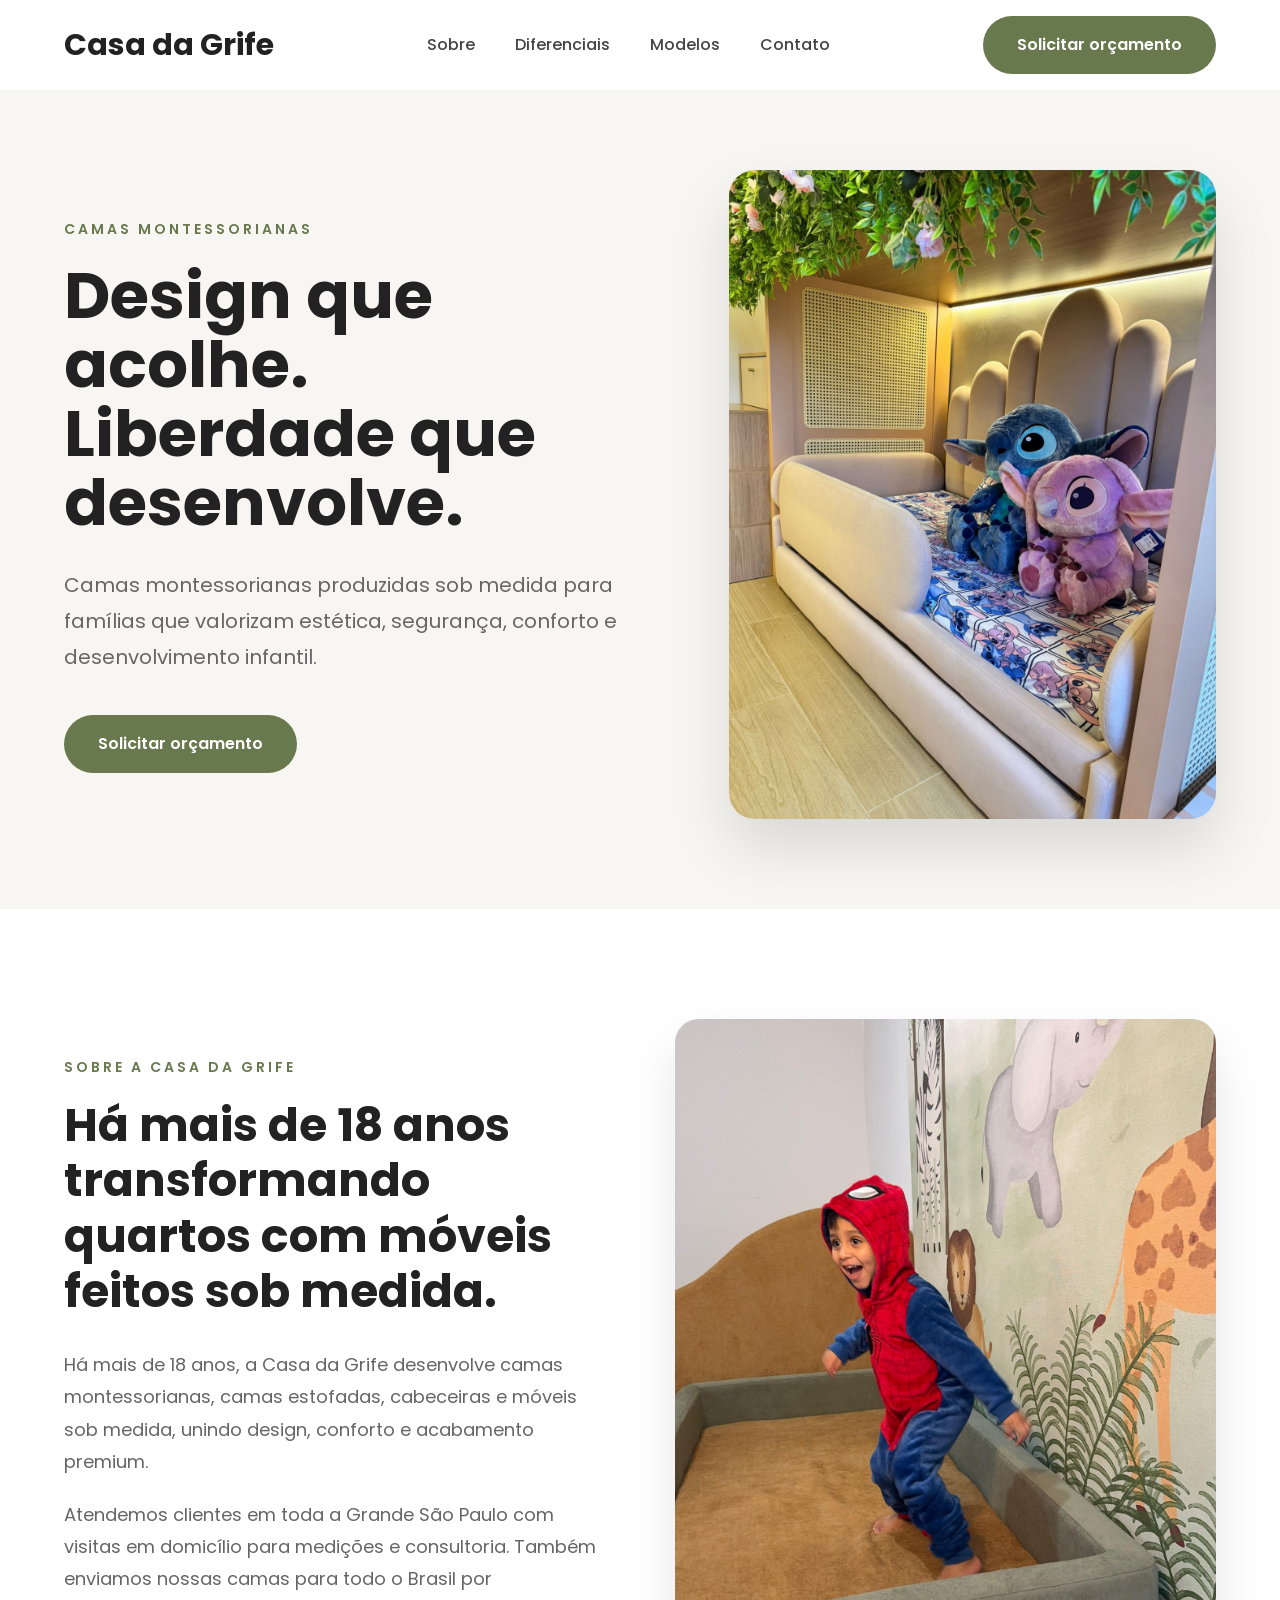
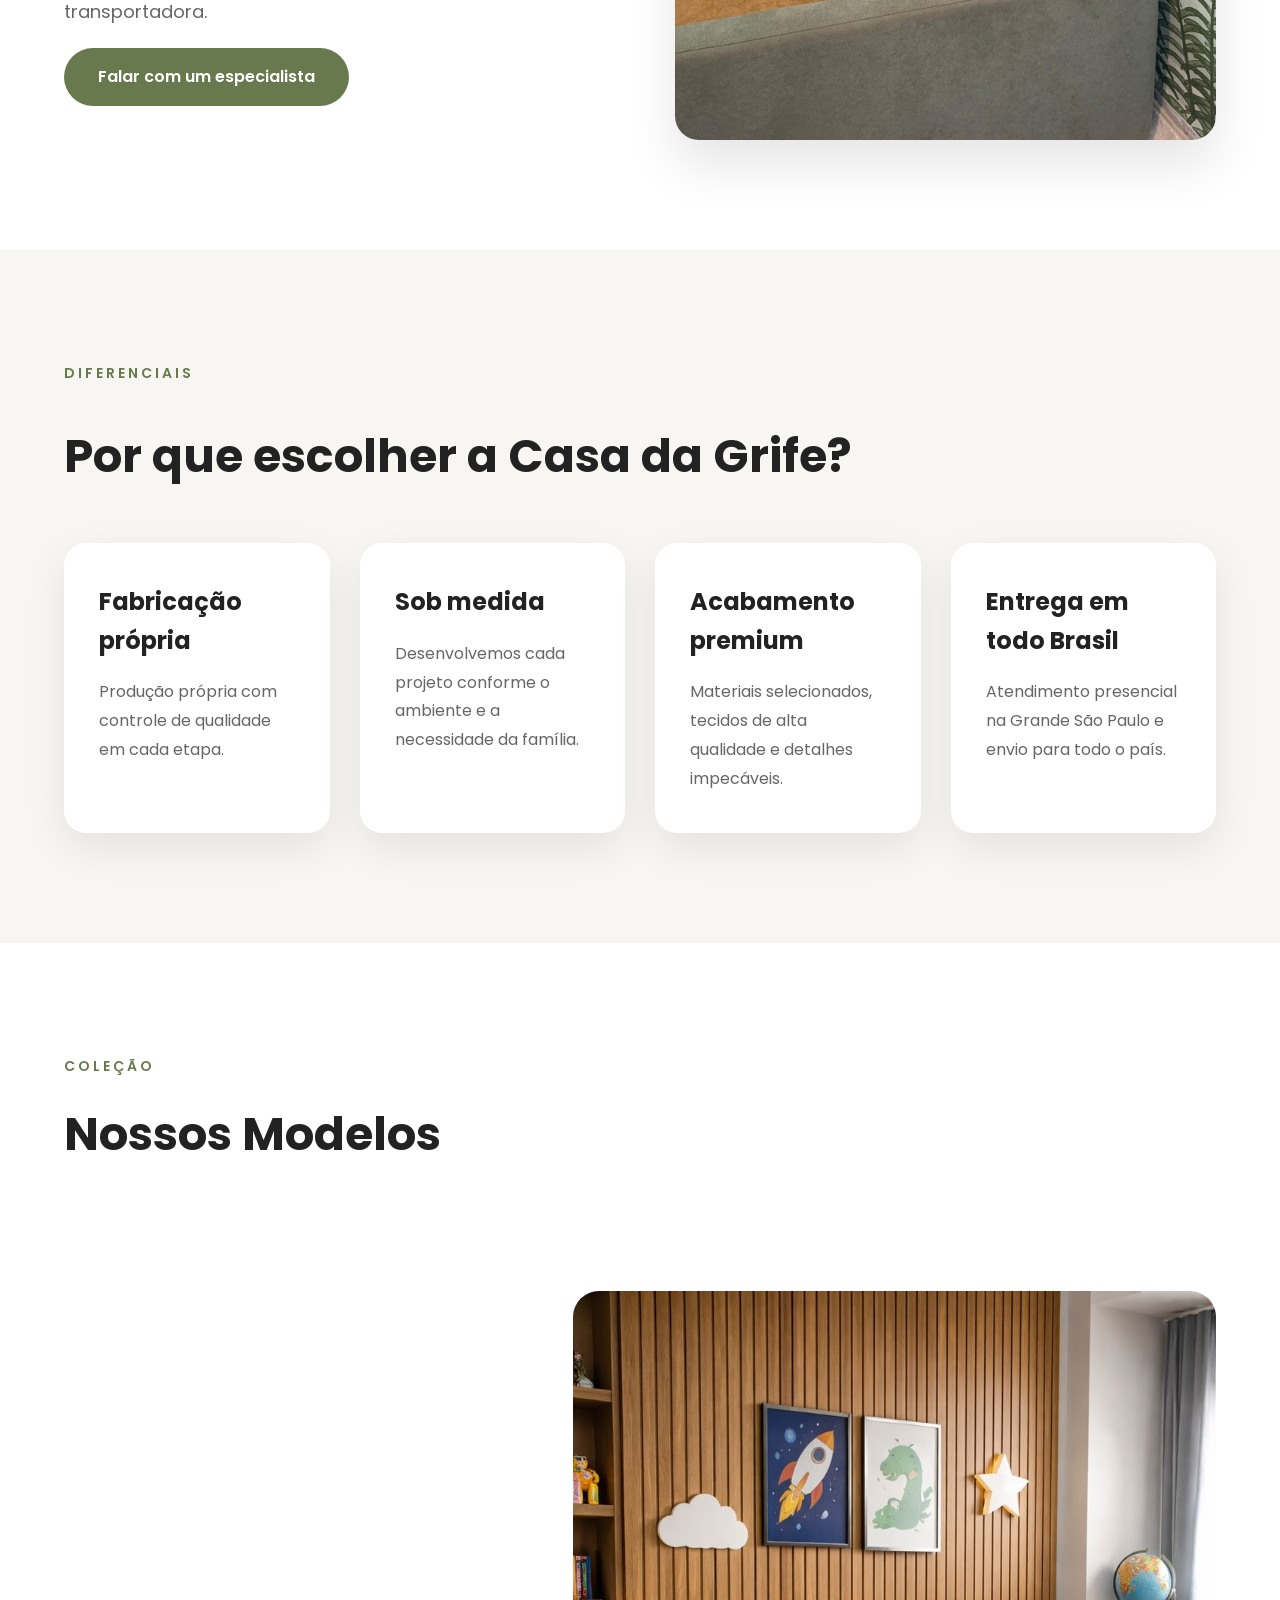
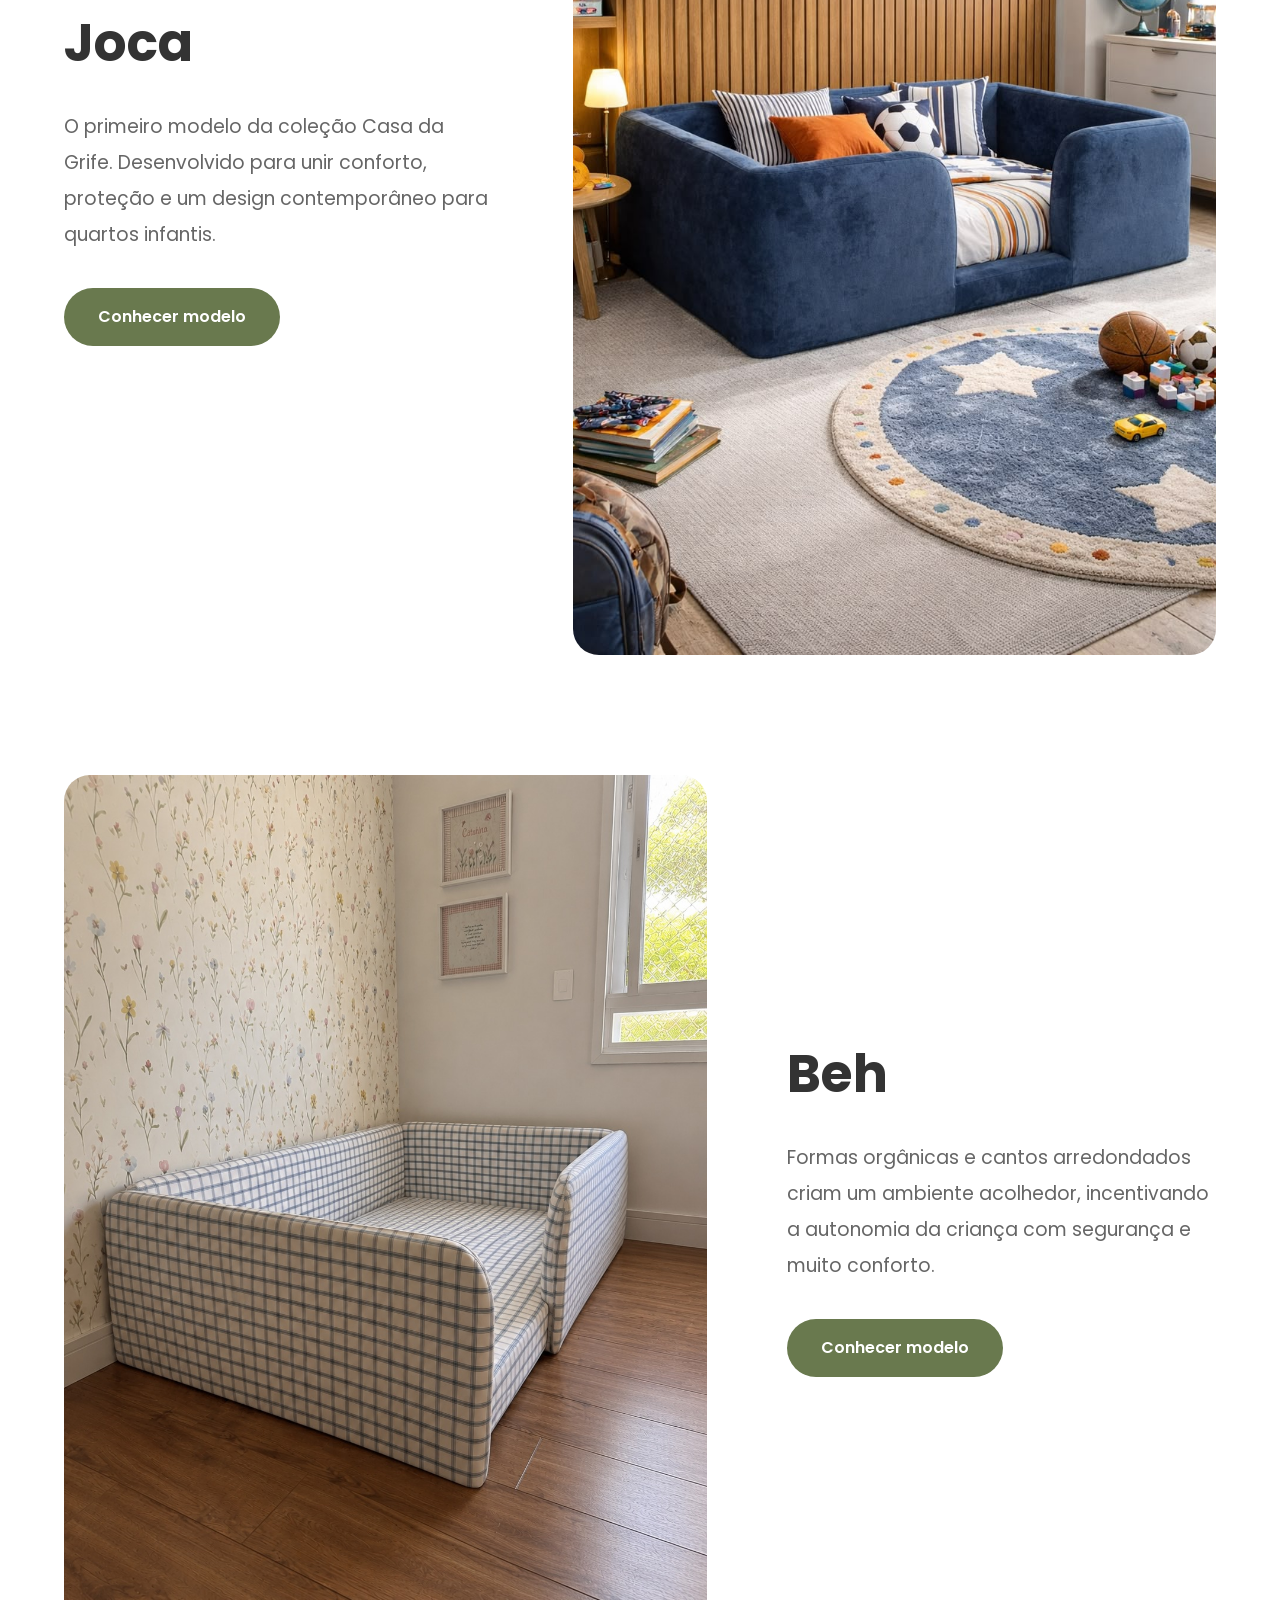
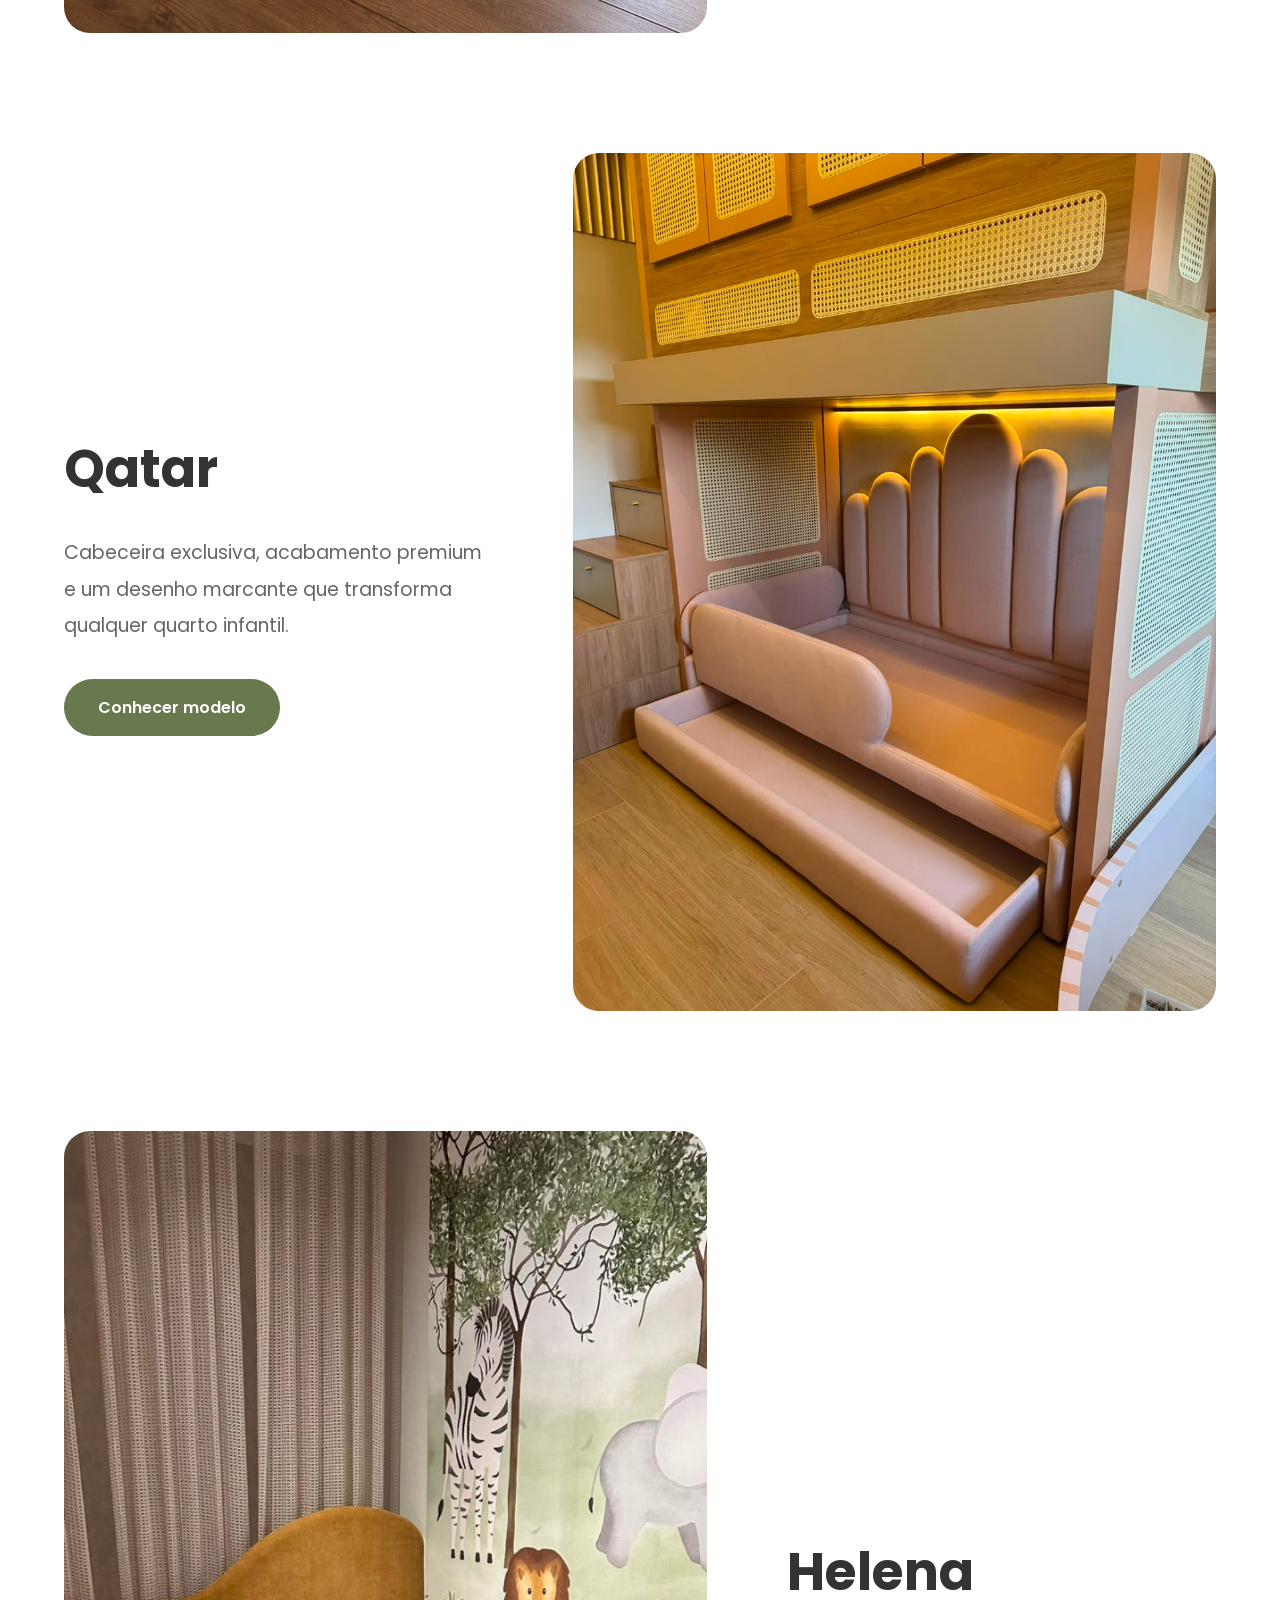
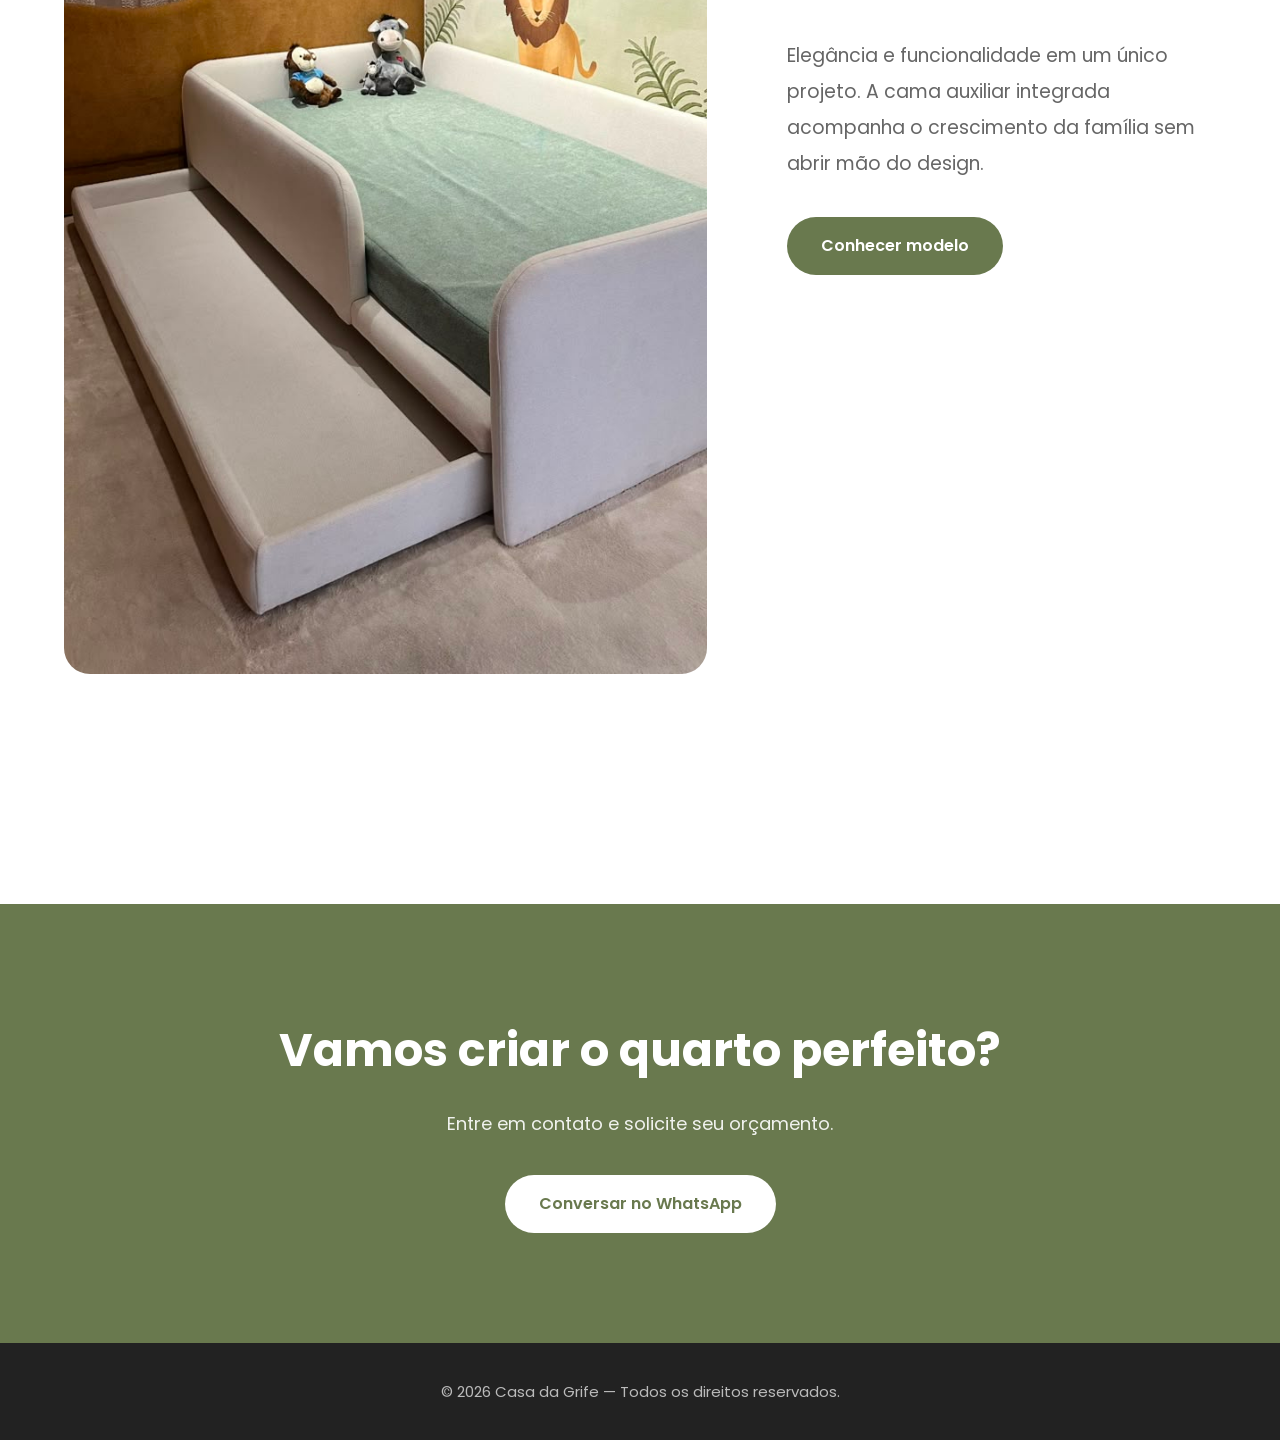
==== joca.html @ 72858bb2 "Update joca.html" ====
<!DOCTYPE html>
<html lang="pt-BR">

<head>

    <meta charset="UTF-8">
    <meta name="viewport" content="width=device-width, initial-scale=1.0">

    <title>Casa da Grife | Camas Sob Medida</title>

    <meta name="description"
        content="Camas montessorianas, camas estofadas, cabeceiras e móveis sob medida. Há mais de 18 anos transformando quartos em ambientes exclusivos.">

    <link rel="preconnect" href="https://fonts.googleapis.com">
    <link rel="preconnect" href="https://fonts.gstatic.com" crossorigin>

    <link href="https://fonts.googleapis.com/css2?family=Poppins:wght@300;400;500;600;700&display=swap"
        rel="stylesheet">

    <link rel="stylesheet" href="style.css">

</head>

<body>

<header>

    <div class="container header-container">

        <a href="#" class="logo">
            Casa da Grife
        </a>

        <nav>

            <a href="#sobre">Sobre</a>
            <a href="#diferenciais">Diferenciais</a>
            <a href="#modelos">Modelos</a>
            <a href="#contato">Contato</a>

        </nav>

        <a href="https://wa.me/5511966464826" class="btn">
            Solicitar orçamento
        </a>

    </div>

</header>


<!-- HERO -->

<section class="hero">

    <div class="container hero-grid">

        <div class="hero-content">

            <span class="subtitulo">
                CAMAS MONTESSORIANAS
            </span>

            <h1>
                Design que acolhe.<br>
                Liberdade que desenvolve.
            </h1>

            <p>
                Camas montessorianas produzidas sob medida para famílias que valorizam estética, segurança, conforto e desenvolvimento infantil.
            </p>

           <a href="https://wa.me/5511966464826?text=Ol%C3%A1!%20Tudo%20bem%3F%20Vim%20pelo%20site%20e%20gostaria%20de%20receber%20mais%20informa%C3%A7%C3%B5es%20sobre%20as%20camas%20montessorianas." target="_blank" class="btn">
    Solicitar orçamento
</a>
        </div>

        <div class="hero-image">

            <img
                src="img/hero/hero.jpg"
                alt="Cama Montessori Casa da Grife">

        </div>

    </div>

</section>



<!-- SOBRE -->

<section id="sobre" class="sobre">

    <div class="container sobre-grid">

        <div class="sobre-texto">

            <span class="subtitulo">
                SOBRE A CASA DA GRIFE
            </span>

            <h2>
                Há mais de 18 anos transformando quartos com móveis feitos sob medida.
            </h2>

            <p>
                Há mais de 18 anos, a Casa da Grife desenvolve camas montessorianas, camas estofadas, cabeceiras e móveis sob medida, unindo design, conforto e acabamento premium.
            </p>

            <p>
                Atendemos clientes em toda a Grande São Paulo com visitas em domicílio para medições e consultoria. Também enviamos nossas camas para todo o Brasil por transportadora.
            </p>

            <a href="https://wa.me/5511966464826" class="btn">

                Falar com um especialista

            </a>

        </div>

        <div class="sobre-img">

            <img
                src="img/sobre/showroom.jpg"
                alt="Criança utilizando uma cama Casa da Grife">

        </div>

    </div>

</section>



<!-- DIFERENCIAIS -->

<section id="diferenciais" class="diferenciais">

    <div class="container">

        <span class="subtitulo">

            DIFERENCIAIS

        </span>

        <h2>

            Por que escolher a Casa da Grife?

        </h2>

        <div class="cards">

            <div class="card">

                <h3>Fabricação própria</h3>

                <p>
                    Produção própria com controle de qualidade em cada etapa.
                </p>

            </div>

            <div class="card">

                <h3>Sob medida</h3>

                <p>
                    Desenvolvemos cada projeto conforme o ambiente e a necessidade da família.
                </p>

            </div>

            <div class="card">

                <h3>Acabamento premium</h3>

                <p>
                    Materiais selecionados, tecidos de alta qualidade e detalhes impecáveis.
                </p>

            </div>

            <div class="card">

                <h3>Entrega em todo Brasil</h3>

                <p>
                    Atendimento presencial na Grande São Paulo e envio para todo o país.
                </p>

            </div>

        </div>

    </div>

</section>



<!-- MODELOS -->

<section class="colecao" id="modelos">

    <div class="container">
        <span class="subtitulo">COLEÇÃO</span>
        <h2>Nossos Modelos</h2>
    </div>

    <!-- JOCA -->

    <div class="modelo-linha reverse">

        <div class="modelo-foto">
            <img src="img/modelos/joca.jpg" alt="Cama Joca">
        </div>

        <div class="modelo-texto">

            <h3>Joca</h3>

            <p>
                O primeiro modelo da coleção Casa da Grife.
                Desenvolvido para unir conforto, proteção e um design
                contemporâneo para quartos infantis.
            </p>

          <a href="https://wa.me/5511966464826?text=Ol%C3%A1!%20Tudo%20bem%3F%20Vim%20pelo%20site%20e%20gostaria%20de%20receber%20mais%20informa%C3%A7%C3%B5es%20sobre%20a%20cama%20Joca." target="_blank" class="btn">
    Conhecer modelo
</a>

        </div>

    </div>

    <!-- BEH -->

    <div class="modelo-linha">

        <div class="modelo-foto">
            <img src="img/modelos/beh.jpg" alt="Cama Beh">
        </div>

        <div class="modelo-texto">

            <h3>Beh</h3>

            <p>
                Formas orgânicas e cantos arredondados criam um ambiente
                acolhedor, incentivando a autonomia da criança com
                segurança e muito conforto.
            </p>

           <a href="https://wa.me/5511966464826?text=Ol%C3%A1!%20Tudo%20bem%3F%20Vim%20pelo%20site%20e%20gostaria%20de%20receber%20mais%20informa%C3%A7%C3%B5es%20sobre%20a%20cama%20Beh." target="_blank" class="btn">
    Conhecer modelo
</a>
        </div>

    </div>

    <!-- QATAR -->

    <div class="modelo-linha reverse">

        <div class="modelo-foto">
            <img src="img/modelos/qatar.jpg" alt="Cama Qatar">
        </div>

        <div class="modelo-texto">

            <h3>Qatar</h3>

            <p>
                Cabeceira exclusiva, acabamento premium e um desenho
                marcante que transforma qualquer quarto infantil.
            </p>

            <a href="https://wa.me/5511966464826?text=Ol%C3%A1!%20Tudo%20bem%3F%20Vim%20pelo%20site%20e%20gostaria%20de%20receber%20mais%20informa%C3%A7%C3%B5es%20sobre%20a%20cama%20Qatar." target="_blank" class="btn">
    Conhecer modelo
</a>

        </div>

    </div>

    <!-- HELENA -->

    <div class="modelo-linha">

        <div class="modelo-foto">
            <img src="img/modelos/helena.jpg" alt="Cama Helena">
        </div>

        <div class="modelo-texto">

            <h3>Helena</h3>

            <p>
                Elegância e funcionalidade em um único projeto.
                A cama auxiliar integrada acompanha o crescimento
                da família sem abrir mão do design.
            </p>

            <a href="https://wa.me/5511966464826?text=Ol%C3%A1!%20Tudo%20bem%3F%20Vim%20pelo%20site%20e%20gostaria%20de%20receber%20mais%20informa%C3%A7%C3%B5es%20sobre%20a%20cama%20Helena." target="_blank" class="btn">
    Conhecer modelo
</a>

        </div>

    </div>

</section>



<!-- CONTATO -->

<section id="contato" class="contato">

    <div class="container">

        <h2>

            Vamos criar o quarto perfeito?

        </h2>

        <p>

            Entre em contato e solicite seu orçamento.

        </p>

        <a href="https://wa.me/5511966464826" class="btn">

            Conversar no WhatsApp

        </a>

    </div>

</section>



<footer>

    <div class="container">

        <p>

            © 2026 Casa da Grife — Todos os direitos reservados.

        </p>

    </div>

</footer>

<script src="script.js"></script>

</body>

</html>
---- style.css ----
*{
    margin:0;
    padding:0;
    box-sizing:border-box;
}

html{
    scroll-behavior:smooth;
}

body{
    font-family:'Poppins',sans-serif;
    color:#333;
    background:#ffffff;
    line-height:1.6;
}

img{
    max-width:100%;
    display:block;
}

a{
    text-decoration:none;
}

.container{
    width:min(90%,1280px);
    margin:auto;
}

/* ==========================================================
   BOTÕES
========================================================== */

.btn{

    display:inline-flex;
    align-items:center;
    justify-content:center;

    padding:16px 34px;

    border-radius:999px;

    background:#69794e;

    color:#fff;

    font-weight:600;

    transition:.30s;

}

.btn:hover{

    background:#55633f;

    transform:translateY(-2px);

}

/* ==========================================================
   HEADER
========================================================== */

header{

    position:fixed;

    top:0;
    left:0;

    width:100%;

    background:rgba(255,255,255,.95);

    backdrop-filter:blur(12px);

    z-index:999;

    border-bottom:1px solid rgba(0,0,0,.05);

}

.header-container{

    height:90px;

    display:flex;

    align-items:center;

    justify-content:space-between;

}

.logo{

    font-size:30px;

    font-weight:700;

    color:#222;

}

nav{

    display:flex;

    gap:40px;

}

nav a{

    color:#444;

    font-weight:500;

    transition:.30s;

}

nav a:hover{

    color:#69794e;

}

/* ==========================================================
   HERO
========================================================== */

.hero{

    padding-top:170px;

    padding-bottom:90px;

    background:#f7f6f2;

}

.hero-grid{

    display:grid;

    grid-template-columns:1.1fr .9fr;

    gap:70px;

    align-items:center;

}

.hero-content{

    max-width:620px;

}

.subtitulo{

    display:inline-block;

    margin-bottom:20px;

    color:#69794e;

    font-size:14px;

    font-weight:600;

    letter-spacing:3px;

}

.hero h1{

    font-size:64px;

    line-height:1.08;

    color:#222;

    margin-bottom:30px;

}

.hero p{

    font-size:20px;

    color:#666;

    margin-bottom:40px;

}

.hero-image{

    display:flex;

    justify-content:center;

    align-items:center;

}

.hero-image img{

    width:100%;

    border-radius:26px;

    object-fit:cover;

    box-shadow:0 30px 60px rgba(0,0,0,.12);

}

/* ==========================================================
   SOBRE
========================================================== */

section{

    padding:110px 0;

}

.sobre{

    background:#fff;

}

.sobre-grid{

    display:grid;

    grid-template-columns:1fr 1fr;

    gap:70px;

    align-items:center;

}

.sobre h2{

    font-size:46px;

    line-height:1.2;

    margin-bottom:30px;

    color:#222;

}

.sobre p{

    color:#666;

    font-size:18px;

    margin-bottom:20px;

}

.sobre-img img{

    width:100%;

    border-radius:24px;

    box-shadow:0 25px 50px rgba(0,0,0,.10);

}

/* ==========================================================
   TÍTULOS
========================================================== */

h2{

    font-size:46px;

    color:#222;

}

p{

    line-height:1.8;

}

/* ==========================================================
   DIFERENCIAIS
========================================================== */

.diferenciais{
    background:#f7f6f2;
}

.diferenciais h2{
    margin:15px 0 50px;
}

.cards{
    display:grid;
    grid-template-columns:repeat(4,1fr);
    gap:30px;
}

.card{
    background:#fff;
    padding:40px 35px;
    border-radius:22px;
    box-shadow:0 15px 40px rgba(0,0,0,.08);
    transition:.30s;
}

.card:hover{
    transform:translateY(-8px);
}

.card h3{
    font-size:24px;
    margin-bottom:18px;
    color:#222;
}

.card p{
    color:#666;
    font-size:16px;
}

/* ==========================================================
   MODELOS
========================================================== */

.modelos{
    background:#fff;
}

.modelos h2{
    margin:15px 0 50px;
}

.modelos-grid{
    display:grid;
    grid-template-columns:repeat(2,1fr);
    gap:35px;
}

.modelo{
    background:#fff;
    border-radius:24px;
    overflow:hidden;
    box-shadow:0 15px 40px rgba(0,0,0,.08);
    transition:.30s;
}

.modelo:hover{
    transform:translateY(-8px);
}

.modelo-img{
    height:340px;
    background:#ececec;
    background-size:cover;
    background-position:center;
}

.modelo:nth-child(1) .modelo-img{
    background-image:url("img/modelos/beh.jpg");
}

.modelo:nth-child(2) .modelo-img{
    background-image:url("img/modelos/joca.jpg");
}

.modelo:nth-child(3) .modelo-img{
    background-image:url("img/modelos/helena.jpg");
}

.modelo:nth-child(4) .modelo-img{
    background-image:url("img/modelos/qatar.jpg");
}

.modelo h3{
    padding:30px 30px 10px;
    font-size:28px;
    color:#222;
}

.modelo p{
    padding:0 30px 35px;
    color:#666;
}

/* ==========================================================
   CONTATO
========================================================== */

.contato{
    background:#69794e;
    color:#fff;
    text-align:center;
}

.contato h2{
    color:#fff;
    margin-bottom:20px;
}

.contato p{
    max-width:700px;
    margin:0 auto 35px;
    color:rgba(255,255,255,.9);
    font-size:18px;
}

.contato .btn{
    background:#fff;
    color:#69794e;
}

.contato .btn:hover{
    background:#f1f1f1;
}

/* ==========================================================
   FOOTER
========================================================== */

footer{
    background:#222;
    color:#bbb;
    text-align:center;
    padding:35px 0;
}

footer p{
    font-size:15px;
}

/* ==========================================================
   RESPONSIVO
========================================================== */

@media (max-width:1100px){

    .hero-grid,
    .sobre-grid{
        grid-template-columns:1fr;
        gap:50px;
    }

    .hero-image{
        order:-1;
    }

    .hero h1{
        font-size:50px;
    }

    .cards{
        grid-template-columns:repeat(2,1fr);
    }

}

@media (max-width:768px){

    header{
        position:relative;
    }

    .header-container{
        height:auto;
        padding:25px 0;
        flex-direction:column;
        gap:20px;
    }

    nav{
        flex-wrap:wrap;
        justify-content:center;
        gap:20px;
    }

    .hero{
        padding-top:80px;
    }

    .hero h1{
        font-size:38px;
    }

    .hero p{
        font-size:17px;
    }

    .sobre h2,
    .diferenciais h2,
    .modelos h2,
    .contato h2{
        font-size:34px;
    }

    .cards{
        grid-template-columns:1fr;
    }

    .modelos-grid{
        grid-template-columns:1fr;
    }

    section{
        padding:80px 0;
    }

}

@media (max-width:480px){

    .logo{
        font-size:24px;
    }

    .btn{
        width:100%;
    }

    .hero h1{
        font-size:32px;
    }

    .hero-image img{
        border-radius:18px;
    }

}

/* =======================================================
   COLEÇÃO
=======================================================*/

.colecao{

    background:#fff;

}

.modelo-linha{

    width:min(1280px,90%);

    margin:120px auto;

    display:grid;

    grid-template-columns:1.2fr .8fr;

    gap:80px;

    align-items:center;

}

.modelo-linha.reverse{

    grid-template-columns:.8fr 1.2fr;

}

.modelo-linha.reverse .modelo-foto{

    order:2;

}

.modelo-linha.reverse .modelo-texto{

    order:1;

}

.modelo-foto{

    overflow:hidden;

    border-radius:26px;

}

.modelo-foto img{

    width:100%;

    display:block;

    transition:.5s;

}

.modelo-foto:hover img{

    transform:scale(1.04);

}

.modelo-texto h3{

    font-size:52px;

    margin-bottom:25px;

}

.modelo-texto p{

    font-size:19px;

    color:#666;

    line-height:1.9;

    margin-bottom:35px;

}

@media(max-width:900px){

.modelo-linha,
.modelo-linha.reverse{

grid-template-columns:1fr;

gap:35px;

}

.modelo-linha.reverse .modelo-foto,
.modelo-linha.reverse .modelo-texto{

order:initial;

}

.modelo-texto h3{

font-size:38px;

}

}
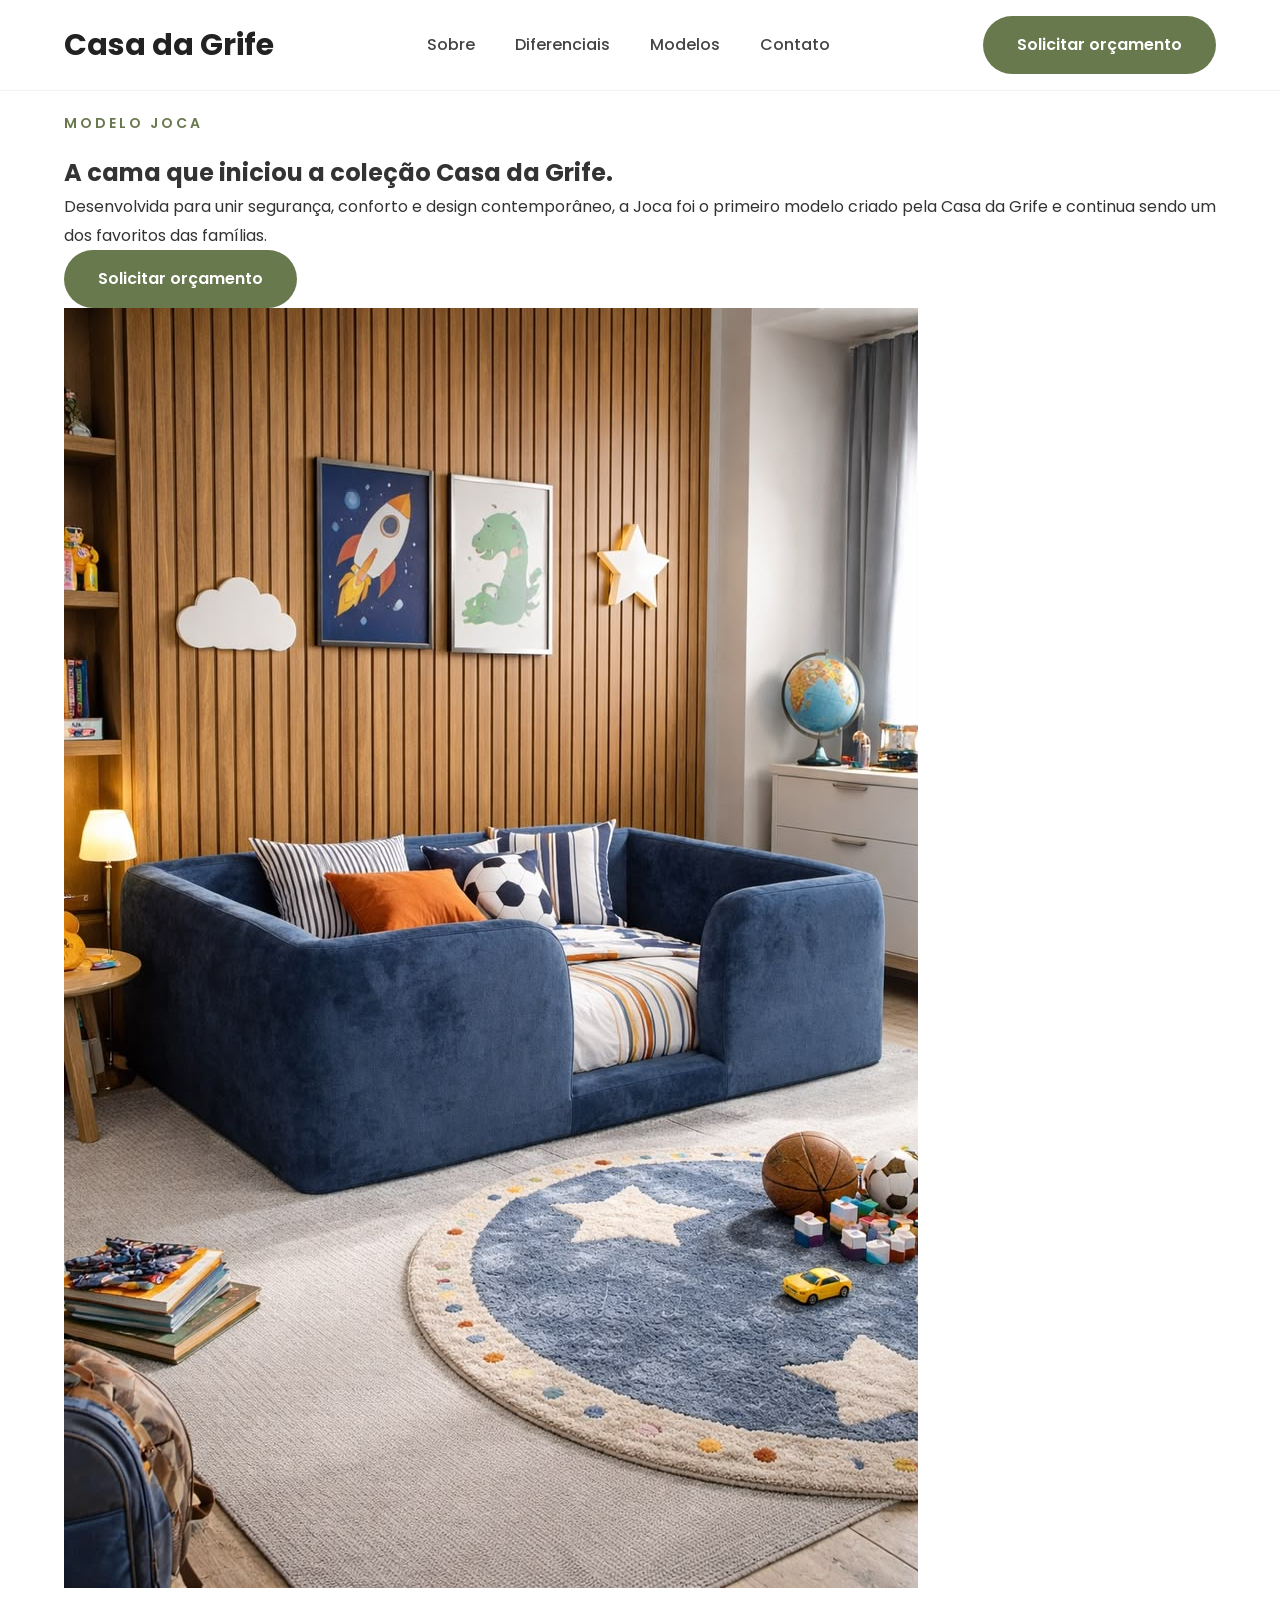
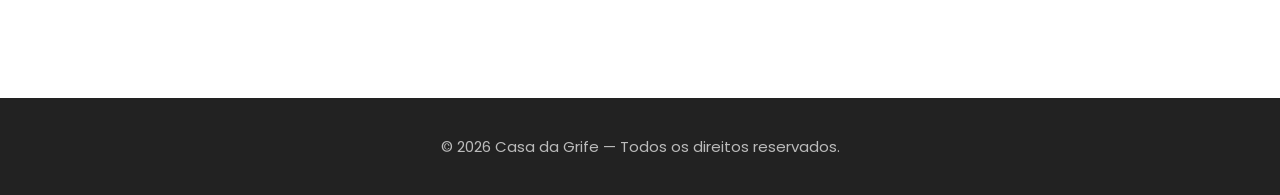
==== commit 07611aa7: "Refactor hero section and update Joca model details Updated the hero section and added new content f" ====
--- a/joca.html
+++ b/joca.html
@@ -51,300 +51,40 @@
 
 <!-- HERO -->
 
-<section class="hero">
+<section class="hero-modelo">
+    <div class="container hero-modelo-grid">
 
-    <div class="container hero-grid">
+        <div class="hero-modelo-texto">
 
-        <div class="hero-content">
-
-            <span class="subtitulo">
-                CAMAS MONTESSORIANAS
-            </span>
+            <span class="subtitulo">MODELO JOCA</span>
 
             <h1>
-                Design que acolhe.<br>
-                Liberdade que desenvolve.
+                A cama que iniciou a coleção
+                Casa da Grife.
             </h1>
 
             <p>
-                Camas montessorianas produzidas sob medida para famílias que valorizam estética, segurança, conforto e desenvolvimento infantil.
+                Desenvolvida para unir segurança, conforto e design contemporâneo,
+                a Joca foi o primeiro modelo criado pela Casa da Grife e continua
+                sendo um dos favoritos das famílias.
             </p>
 
-           <a href="https://wa.me/5511966464826?text=Ol%C3%A1!%20Tudo%20bem%3F%20Vim%20pelo%20site%20e%20gostaria%20de%20receber%20mais%20informa%C3%A7%C3%B5es%20sobre%20as%20camas%20montessorianas." target="_blank" class="btn">
-    Solicitar orçamento
-</a>
-        </div>
-
-        <div class="hero-image">
-
-            <img
-                src="img/hero/hero.jpg"
-                alt="Cama Montessori Casa da Grife">
+            <a href="https://wa.me/5511966464826?text=Olá!%20Tudo%20bem?%20Vim%20pelo%20site%20e%20gostaria%20de%20receber%20mais%20informações%20sobre%20a%20cama%20Joca." target="_blank" class="btn">
+                Solicitar orçamento
+            </a>
 
         </div>
 
+        <div class="hero-modelo-imagem">
+            <img src="img/modelos/joca.jpg" alt="Cama Joca">
+        </div>
+
     </div>
-
 </section>
 
 
 
-<!-- SOBRE -->
 
-<section id="sobre" class="sobre">
-
-    <div class="container sobre-grid">
-
-        <div class="sobre-texto">
-
-            <span class="subtitulo">
-                SOBRE A CASA DA GRIFE
-            </span>
-
-            <h2>
-                Há mais de 18 anos transformando quartos com móveis feitos sob medida.
-            </h2>
-
-            <p>
-                Há mais de 18 anos, a Casa da Grife desenvolve camas montessorianas, camas estofadas, cabeceiras e móveis sob medida, unindo design, conforto e acabamento premium.
-            </p>
-
-            <p>
-                Atendemos clientes em toda a Grande São Paulo com visitas em domicílio para medições e consultoria. Também enviamos nossas camas para todo o Brasil por transportadora.
-            </p>
-
-            <a href="https://wa.me/5511966464826" class="btn">
-
-                Falar com um especialista
-
-            </a>
-
-        </div>
-
-        <div class="sobre-img">
-
-            <img
-                src="img/sobre/showroom.jpg"
-                alt="Criança utilizando uma cama Casa da Grife">
-
-        </div>
-
-    </div>
-
-</section>
-
-
-
-<!-- DIFERENCIAIS -->
-
-<section id="diferenciais" class="diferenciais">
-
-    <div class="container">
-
-        <span class="subtitulo">
-
-            DIFERENCIAIS
-
-        </span>
-
-        <h2>
-
-            Por que escolher a Casa da Grife?
-
-        </h2>
-
-        <div class="cards">
-
-            <div class="card">
-
-                <h3>Fabricação própria</h3>
-
-                <p>
-                    Produção própria com controle de qualidade em cada etapa.
-                </p>
-
-            </div>
-
-            <div class="card">
-
-                <h3>Sob medida</h3>
-
-                <p>
-                    Desenvolvemos cada projeto conforme o ambiente e a necessidade da família.
-                </p>
-
-            </div>
-
-            <div class="card">
-
-                <h3>Acabamento premium</h3>
-
-                <p>
-                    Materiais selecionados, tecidos de alta qualidade e detalhes impecáveis.
-                </p>
-
-            </div>
-
-            <div class="card">
-
-                <h3>Entrega em todo Brasil</h3>
-
-                <p>
-                    Atendimento presencial na Grande São Paulo e envio para todo o país.
-                </p>
-
-            </div>
-
-        </div>
-
-    </div>
-
-</section>
-
-
-
-<!-- MODELOS -->
-
-<section class="colecao" id="modelos">
-
-    <div class="container">
-        <span class="subtitulo">COLEÇÃO</span>
-        <h2>Nossos Modelos</h2>
-    </div>
-
-    <!-- JOCA -->
-
-    <div class="modelo-linha reverse">
-
-        <div class="modelo-foto">
-            <img src="img/modelos/joca.jpg" alt="Cama Joca">
-        </div>
-
-        <div class="modelo-texto">
-
-            <h3>Joca</h3>
-
-            <p>
-                O primeiro modelo da coleção Casa da Grife.
-                Desenvolvido para unir conforto, proteção e um design
-                contemporâneo para quartos infantis.
-            </p>
-
-          <a href="https://wa.me/5511966464826?text=Ol%C3%A1!%20Tudo%20bem%3F%20Vim%20pelo%20site%20e%20gostaria%20de%20receber%20mais%20informa%C3%A7%C3%B5es%20sobre%20a%20cama%20Joca." target="_blank" class="btn">
-    Conhecer modelo
-</a>
-
-        </div>
-
-    </div>
-
-    <!-- BEH -->
-
-    <div class="modelo-linha">
-
-        <div class="modelo-foto">
-            <img src="img/modelos/beh.jpg" alt="Cama Beh">
-        </div>
-
-        <div class="modelo-texto">
-
-            <h3>Beh</h3>
-
-            <p>
-                Formas orgânicas e cantos arredondados criam um ambiente
-                acolhedor, incentivando a autonomia da criança com
-                segurança e muito conforto.
-            </p>
-
-           <a href="https://wa.me/5511966464826?text=Ol%C3%A1!%20Tudo%20bem%3F%20Vim%20pelo%20site%20e%20gostaria%20de%20receber%20mais%20informa%C3%A7%C3%B5es%20sobre%20a%20cama%20Beh." target="_blank" class="btn">
-    Conhecer modelo
-</a>
-        </div>
-
-    </div>
-
-    <!-- QATAR -->
-
-    <div class="modelo-linha reverse">
-
-        <div class="modelo-foto">
-            <img src="img/modelos/qatar.jpg" alt="Cama Qatar">
-        </div>
-
-        <div class="modelo-texto">
-
-            <h3>Qatar</h3>
-
-            <p>
-                Cabeceira exclusiva, acabamento premium e um desenho
-                marcante que transforma qualquer quarto infantil.
-            </p>
-
-            <a href="https://wa.me/5511966464826?text=Ol%C3%A1!%20Tudo%20bem%3F%20Vim%20pelo%20site%20e%20gostaria%20de%20receber%20mais%20informa%C3%A7%C3%B5es%20sobre%20a%20cama%20Qatar." target="_blank" class="btn">
-    Conhecer modelo
-</a>
-
-        </div>
-
-    </div>
-
-    <!-- HELENA -->
-
-    <div class="modelo-linha">
-
-        <div class="modelo-foto">
-            <img src="img/modelos/helena.jpg" alt="Cama Helena">
-        </div>
-
-        <div class="modelo-texto">
-
-            <h3>Helena</h3>
-
-            <p>
-                Elegância e funcionalidade em um único projeto.
-                A cama auxiliar integrada acompanha o crescimento
-                da família sem abrir mão do design.
-            </p>
-
-            <a href="https://wa.me/5511966464826?text=Ol%C3%A1!%20Tudo%20bem%3F%20Vim%20pelo%20site%20e%20gostaria%20de%20receber%20mais%20informa%C3%A7%C3%B5es%20sobre%20a%20cama%20Helena." target="_blank" class="btn">
-    Conhecer modelo
-</a>
-
-        </div>
-
-    </div>
-
-</section>
-
-
-
-<!-- CONTATO -->
-
-<section id="contato" class="contato">
-
-    <div class="container">
-
-        <h2>
-
-            Vamos criar o quarto perfeito?
-
-        </h2>
-
-        <p>
-
-            Entre em contato e solicite seu orçamento.
-
-        </p>
-
-        <a href="https://wa.me/5511966464826" class="btn">
-
-            Conversar no WhatsApp
-
-        </a>
-
-    </div>
-
-</section>
 
 
 
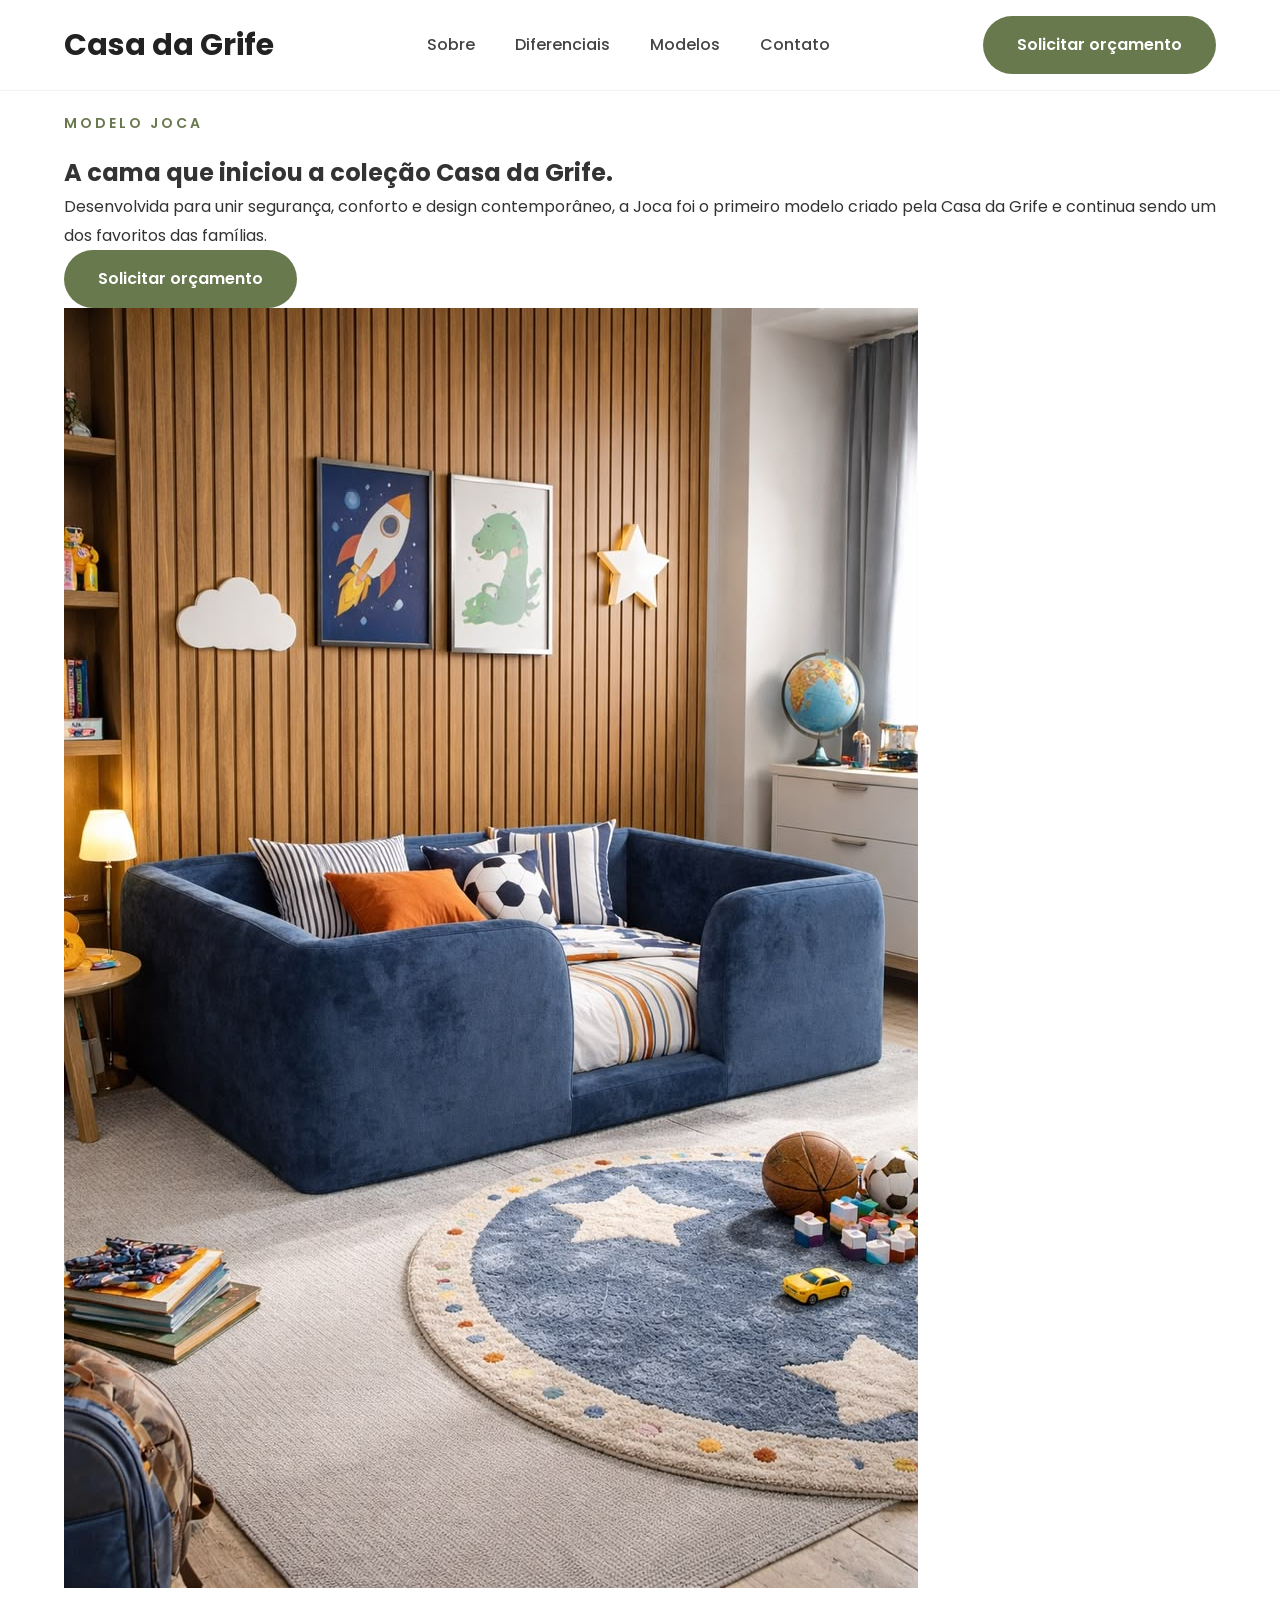
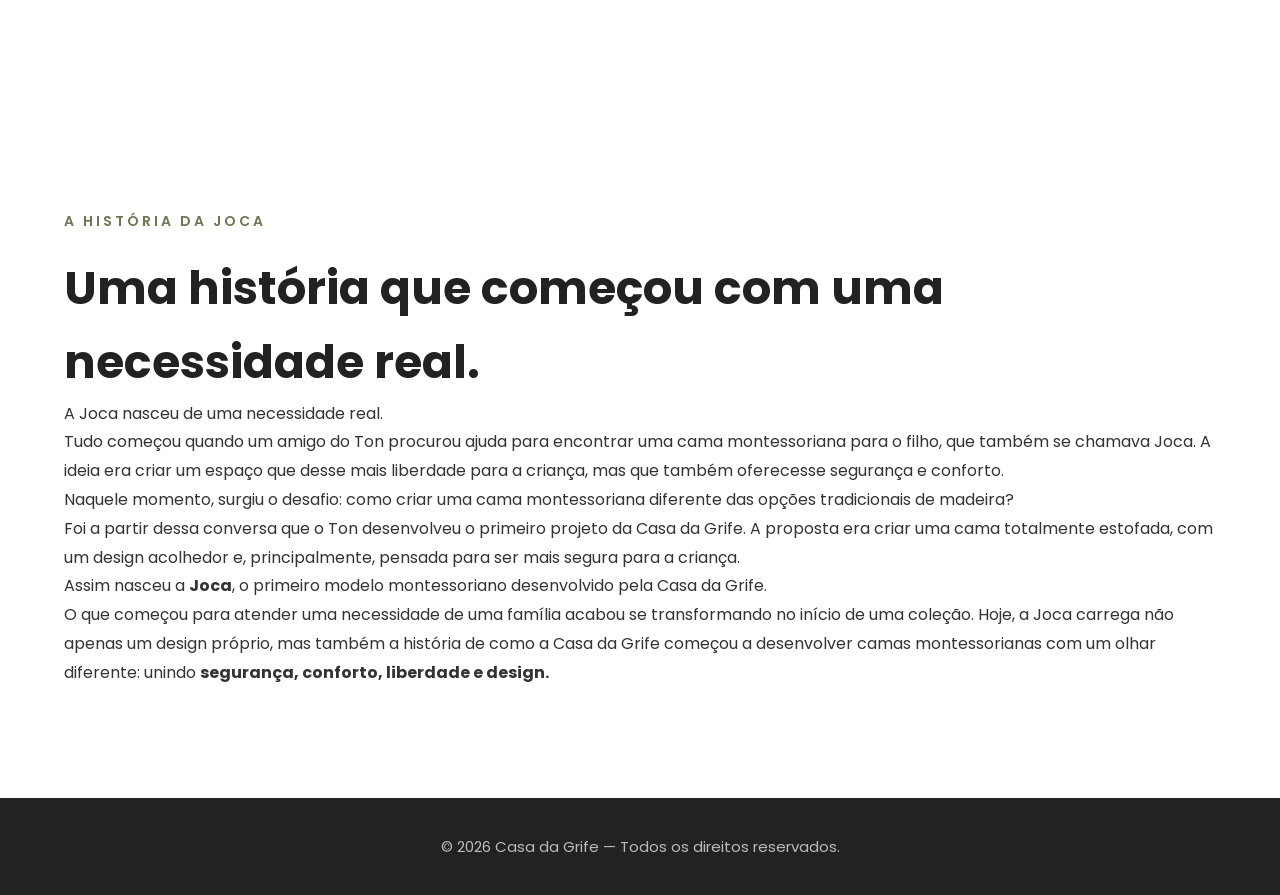
==== commit 1da92443: "Update joca.html" ====
--- a/joca.html
+++ b/joca.html
@@ -82,6 +82,63 @@
     </div>
 </section>
 
+    <section class="historia-joca">
+
+    <div class="container historia-joca-grid">
+
+        <div class="historia-joca-texto">
+
+            <span class="subtitulo">A HISTÓRIA DA JOCA</span>
+
+            <h2>
+                Uma história que começou
+                com uma necessidade real.
+            </h2>
+
+            <p>
+                A Joca nasceu de uma necessidade real.
+            </p>
+
+            <p>
+                Tudo começou quando um amigo do Ton procurou ajuda para
+                encontrar uma cama montessoriana para o filho, que também
+                se chamava Joca. A ideia era criar um espaço que desse mais
+                liberdade para a criança, mas que também oferecesse
+                segurança e conforto.
+            </p>
+
+            <p>
+                Naquele momento, surgiu o desafio: como criar uma cama
+                montessoriana diferente das opções tradicionais de madeira?
+            </p>
+
+            <p>
+                Foi a partir dessa conversa que o Ton desenvolveu o primeiro
+                projeto da Casa da Grife. A proposta era criar uma cama
+                totalmente estofada, com um design acolhedor e, principalmente,
+                pensada para ser mais segura para a criança.
+            </p>
+
+            <p>
+                Assim nasceu a <strong>Joca</strong>, o primeiro modelo
+                montessoriano desenvolvido pela Casa da Grife.
+            </p>
+
+            <p>
+                O que começou para atender uma necessidade de uma família
+                acabou se transformando no início de uma coleção. Hoje, a
+                Joca carrega não apenas um design próprio, mas também a
+                história de como a Casa da Grife começou a desenvolver camas
+                montessorianas com um olhar diferente: unindo
+                <strong>segurança, conforto, liberdade e design.</strong>
+            </p>
+
+        </div>
+
+    </div>
+
+</section>
+
 
 
 
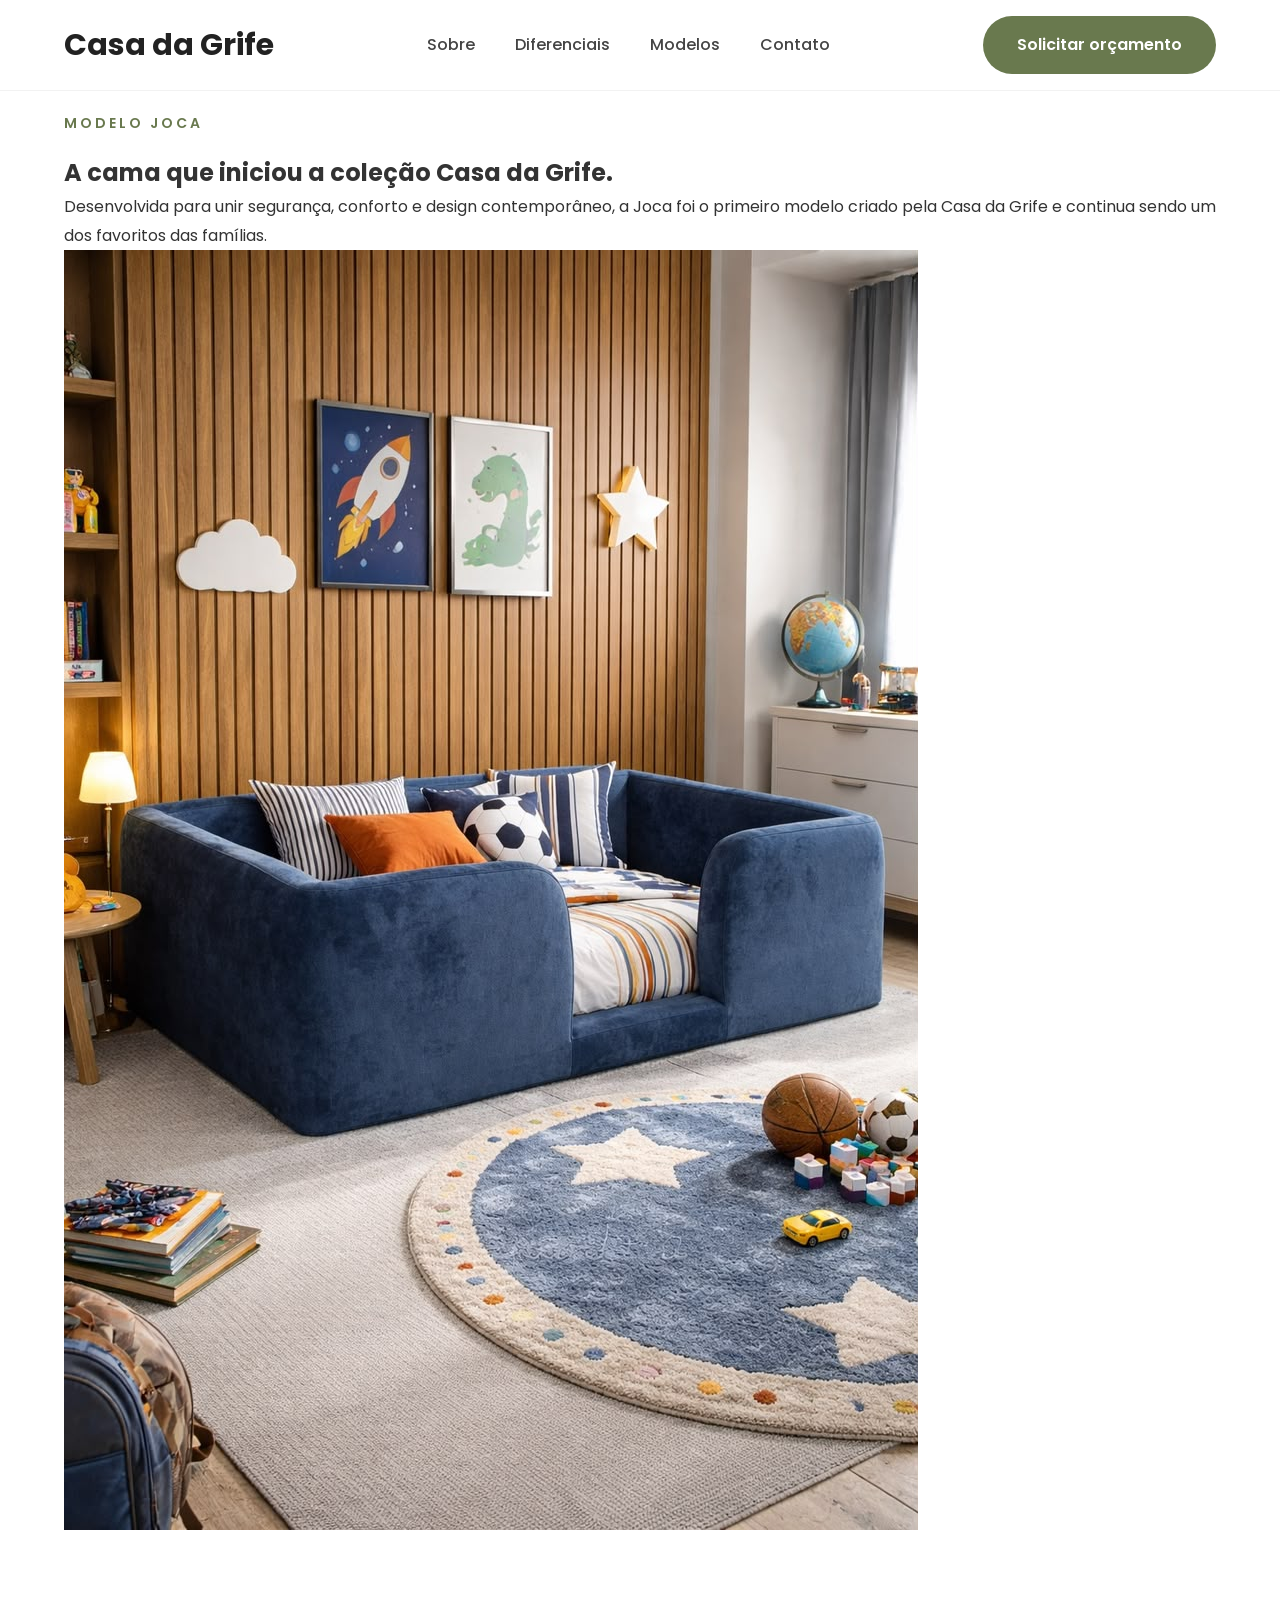
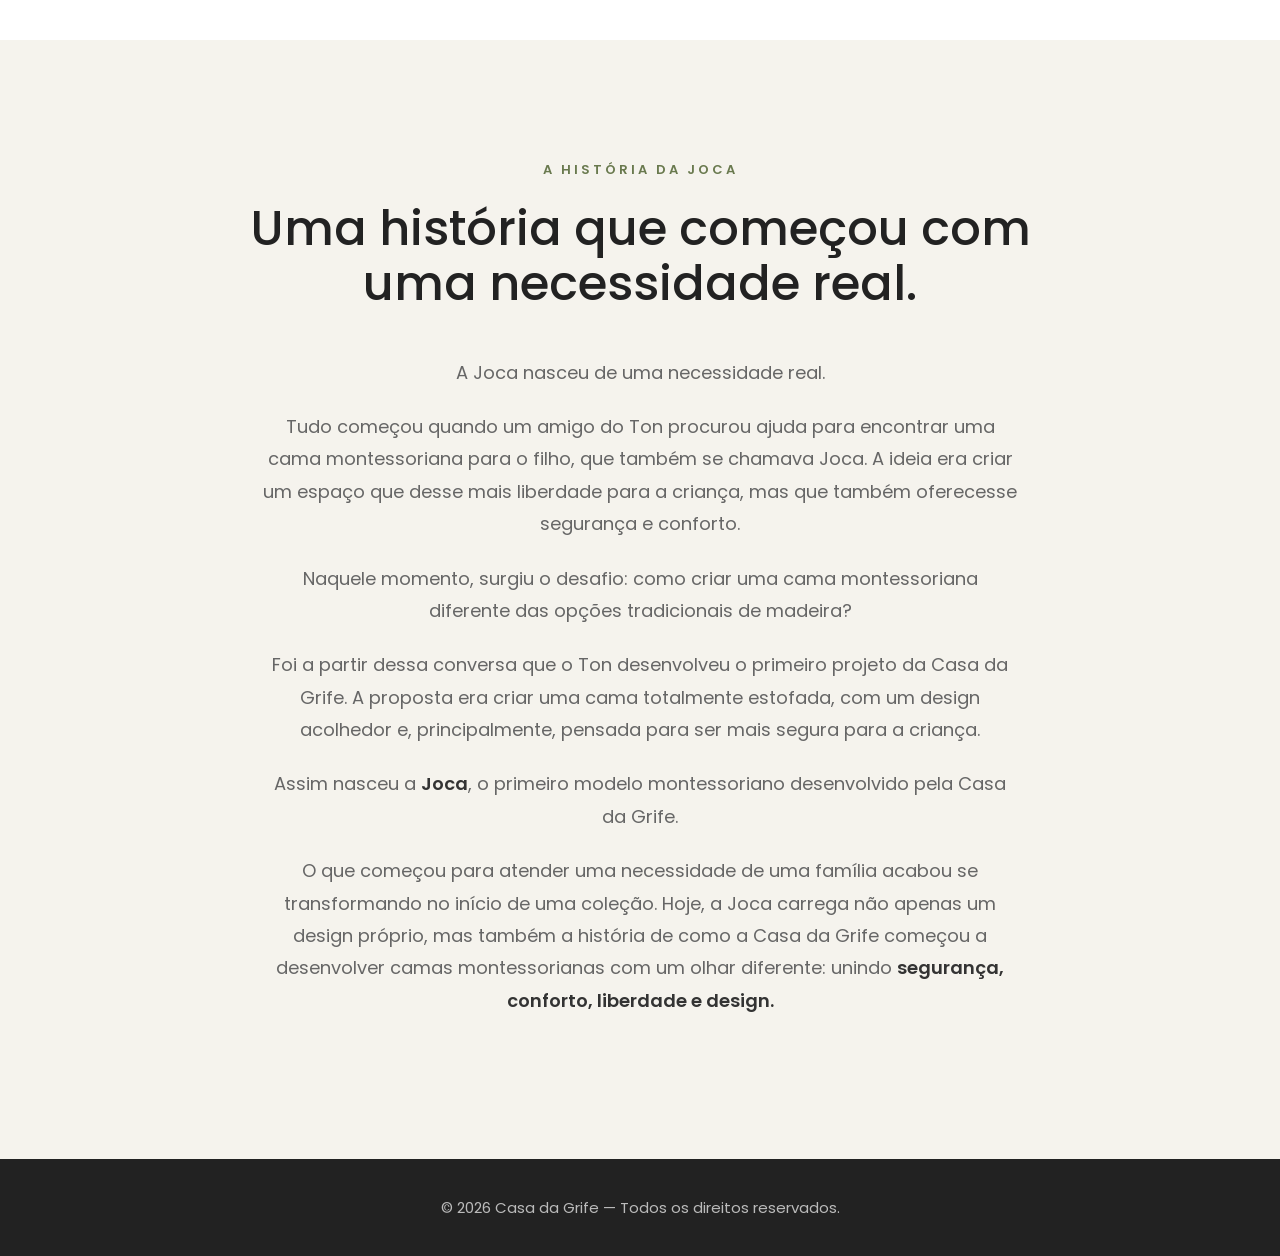
==== commit b8906355: "Remove budget request link from Joca model Removed the 'Solicitar orçamento' link from the Joca mode" ====
--- a/joca.html
+++ b/joca.html
@@ -68,10 +68,6 @@
                 a Joca foi o primeiro modelo criado pela Casa da Grife e continua
                 sendo um dos favoritos das famílias.
             </p>
-
-            <a href="https://wa.me/5511966464826?text=Olá!%20Tudo%20bem?%20Vim%20pelo%20site%20e%20gostaria%20de%20receber%20mais%20informações%20sobre%20a%20cama%20Joca." target="_blank" class="btn">
-                Solicitar orçamento
-            </a>
 
         </div>
 
--- a/style.css
+++ b/style.css
@@ -662,3 +662,83 @@
 }
 
 }
+
+/* ===========================
+   HISTÓRIA DA JOCA
+=========================== */
+
+.historia-joca {
+    padding: 120px 0;
+    background: #f5f3ed;
+}
+
+.historia-joca-grid {
+    max-width: 900px;
+    margin: 0 auto;
+}
+
+.historia-joca-texto {
+    text-align: center;
+}
+
+.historia-joca-texto .subtitulo {
+    display: block;
+    font-size: 13px;
+    font-weight: 600;
+    letter-spacing: 3px;
+    color: #69794e;
+    margin-bottom: 20px;
+}
+
+.historia-joca-texto h2 {
+    font-size: 48px;
+    line-height: 1.15;
+    font-weight: 500;
+    margin-bottom: 45px;
+}
+
+.historia-joca-texto p {
+    max-width: 760px;
+    margin: 0 auto 22px;
+    font-size: 18px;
+    line-height: 1.8;
+    color: #666;
+}
+
+.historia-joca-texto strong {
+    color: #333;
+    font-weight: 600;
+}
+
+
+/* ===========================
+   RESPONSIVO
+=========================== */
+
+@media (max-width: 900px) {
+
+    .historia-joca {
+        padding: 80px 20px;
+    }
+
+    .historia-joca-texto h2 {
+        font-size: 38px;
+    }
+
+    .historia-joca-texto p {
+        font-size: 17px;
+    }
+
+}
+
+@media (max-width: 600px) {
+
+    .historia-joca {
+        padding: 70px 20px;
+    }
+
+    .historia-joca-texto h2 {
+        font-size: 32px;
+    }
+
+}
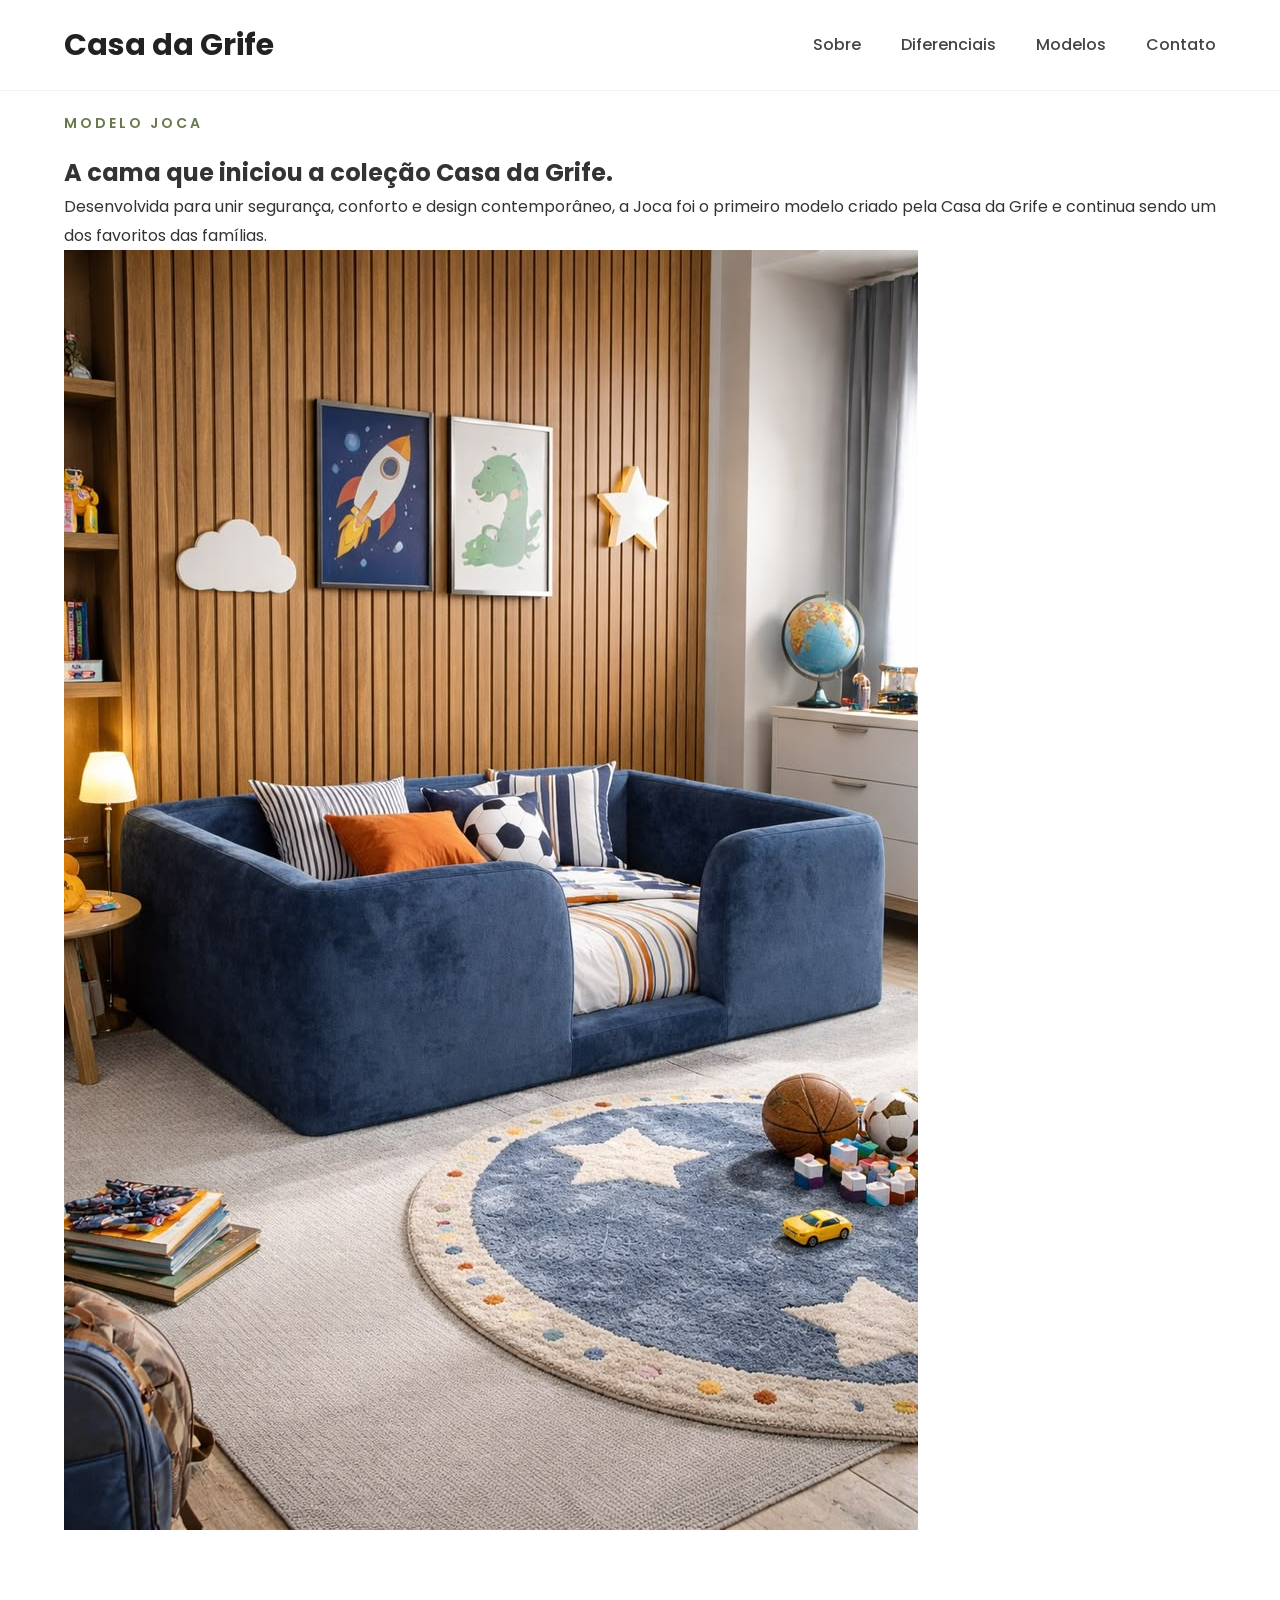
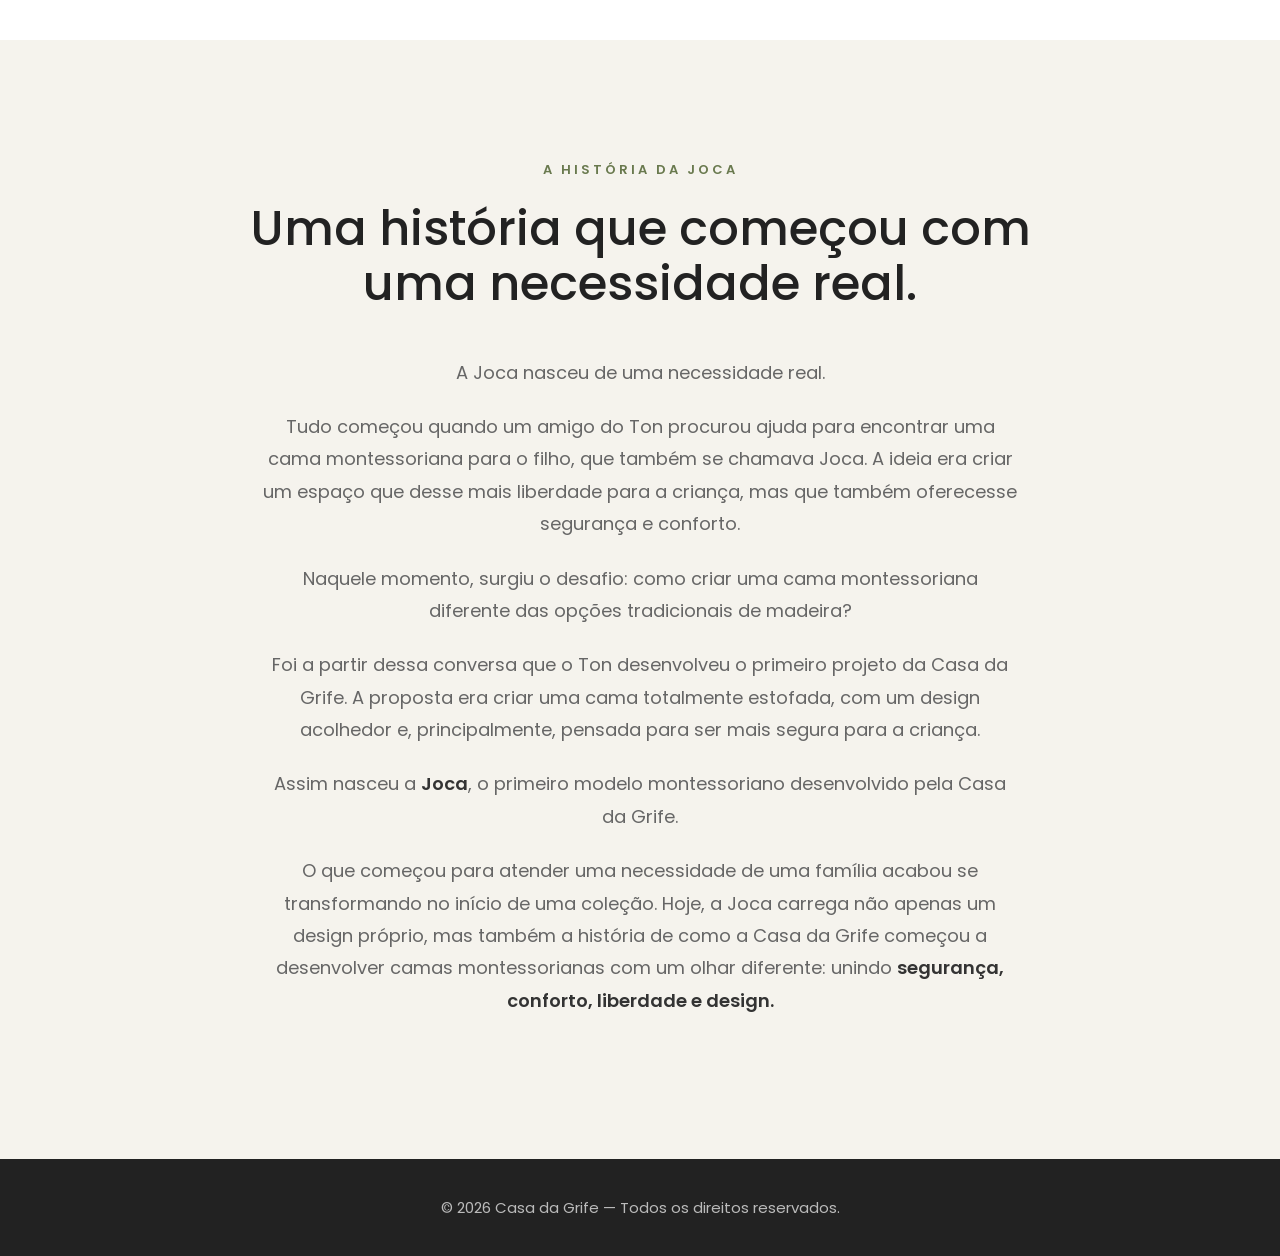
==== commit 39c6f13b: "Update joca.html" ====
--- a/joca.html
+++ b/joca.html
@@ -39,10 +39,6 @@
             <a href="#contato">Contato</a>
 
         </nav>
-
-        <a href="https://wa.me/5511966464826" class="btn">
-            Solicitar orçamento
-        </a>
 
     </div>
 
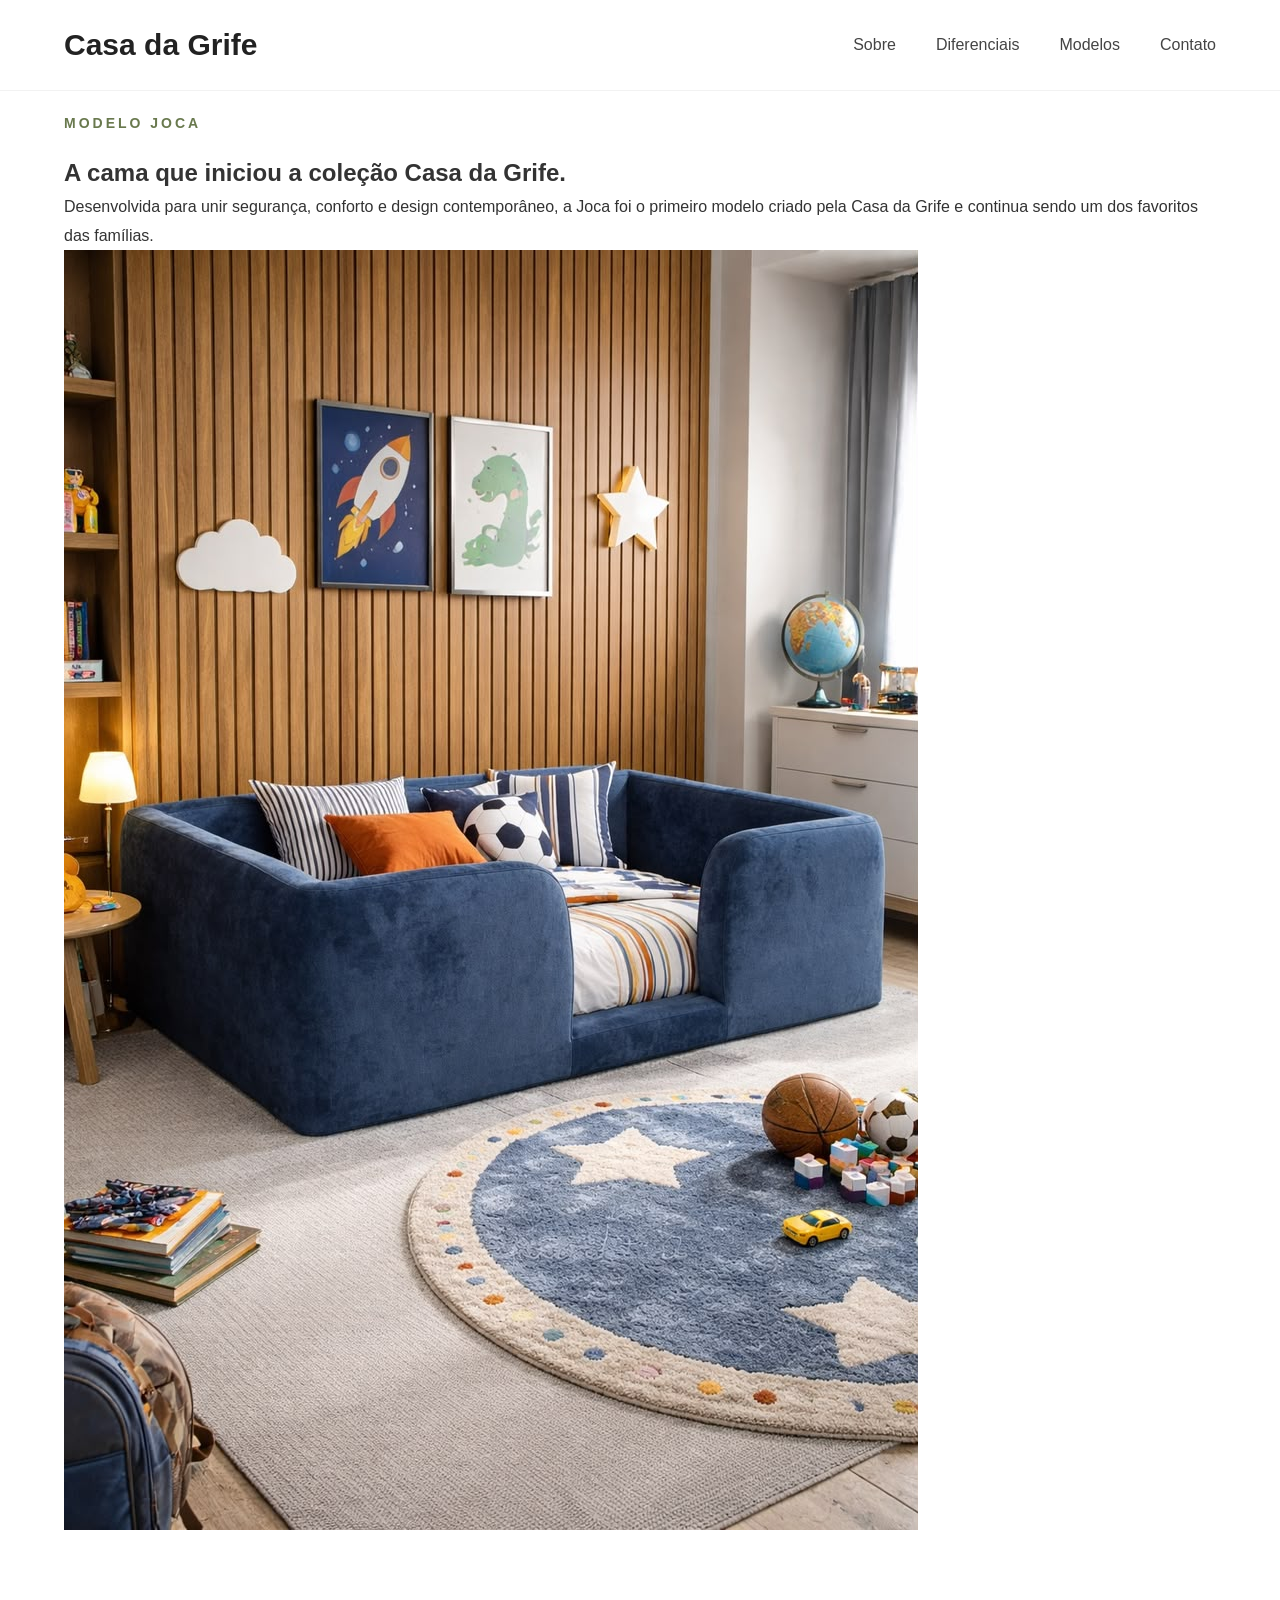
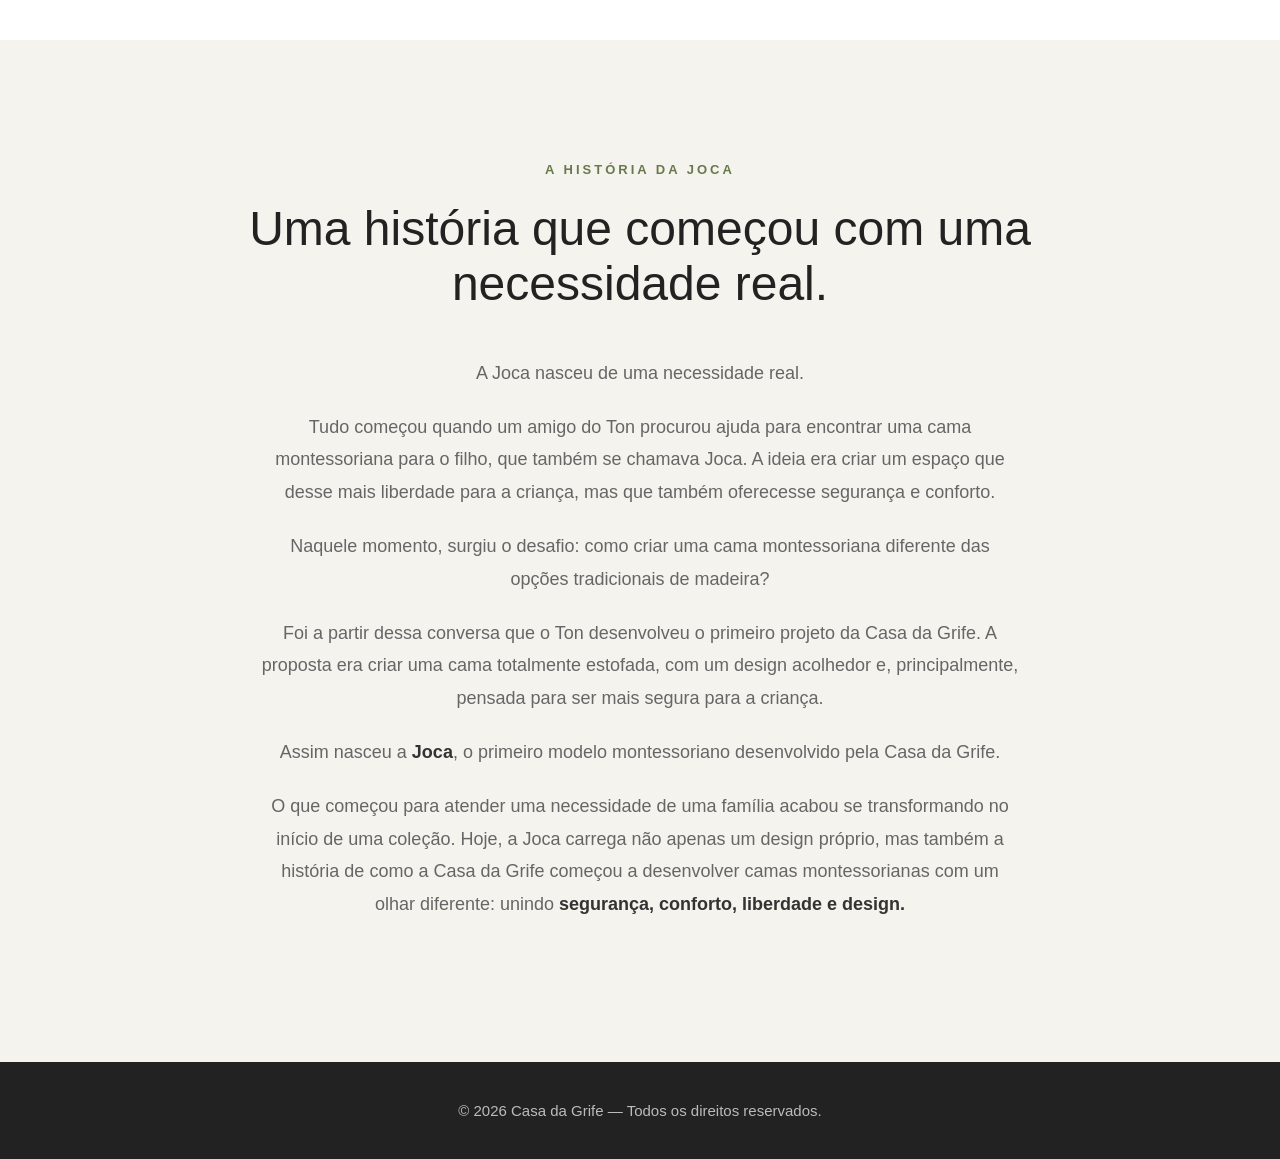
==== commit b5255654: "Update joca.html" ====
--- a/joca.html
+++ b/joca.html
@@ -14,8 +14,7 @@
     <link rel="preconnect" href="https://fonts.googleapis.com">
     <link rel="preconnect" href="https://fonts.gstatic.com" crossorigin>
 
-    <link href="https://fonts.googleapis.com/css2?family=Poppins:wght@300;400;500;600;700&display=swap"
-        rel="stylesheet">
+    <link href="https://fonts.googleapis.com/css2?family=Montserrat:wght@300;400;500;600;700&display=swap" rel="stylesheet">
 
     <link rel="stylesheet" href="style.css">
 
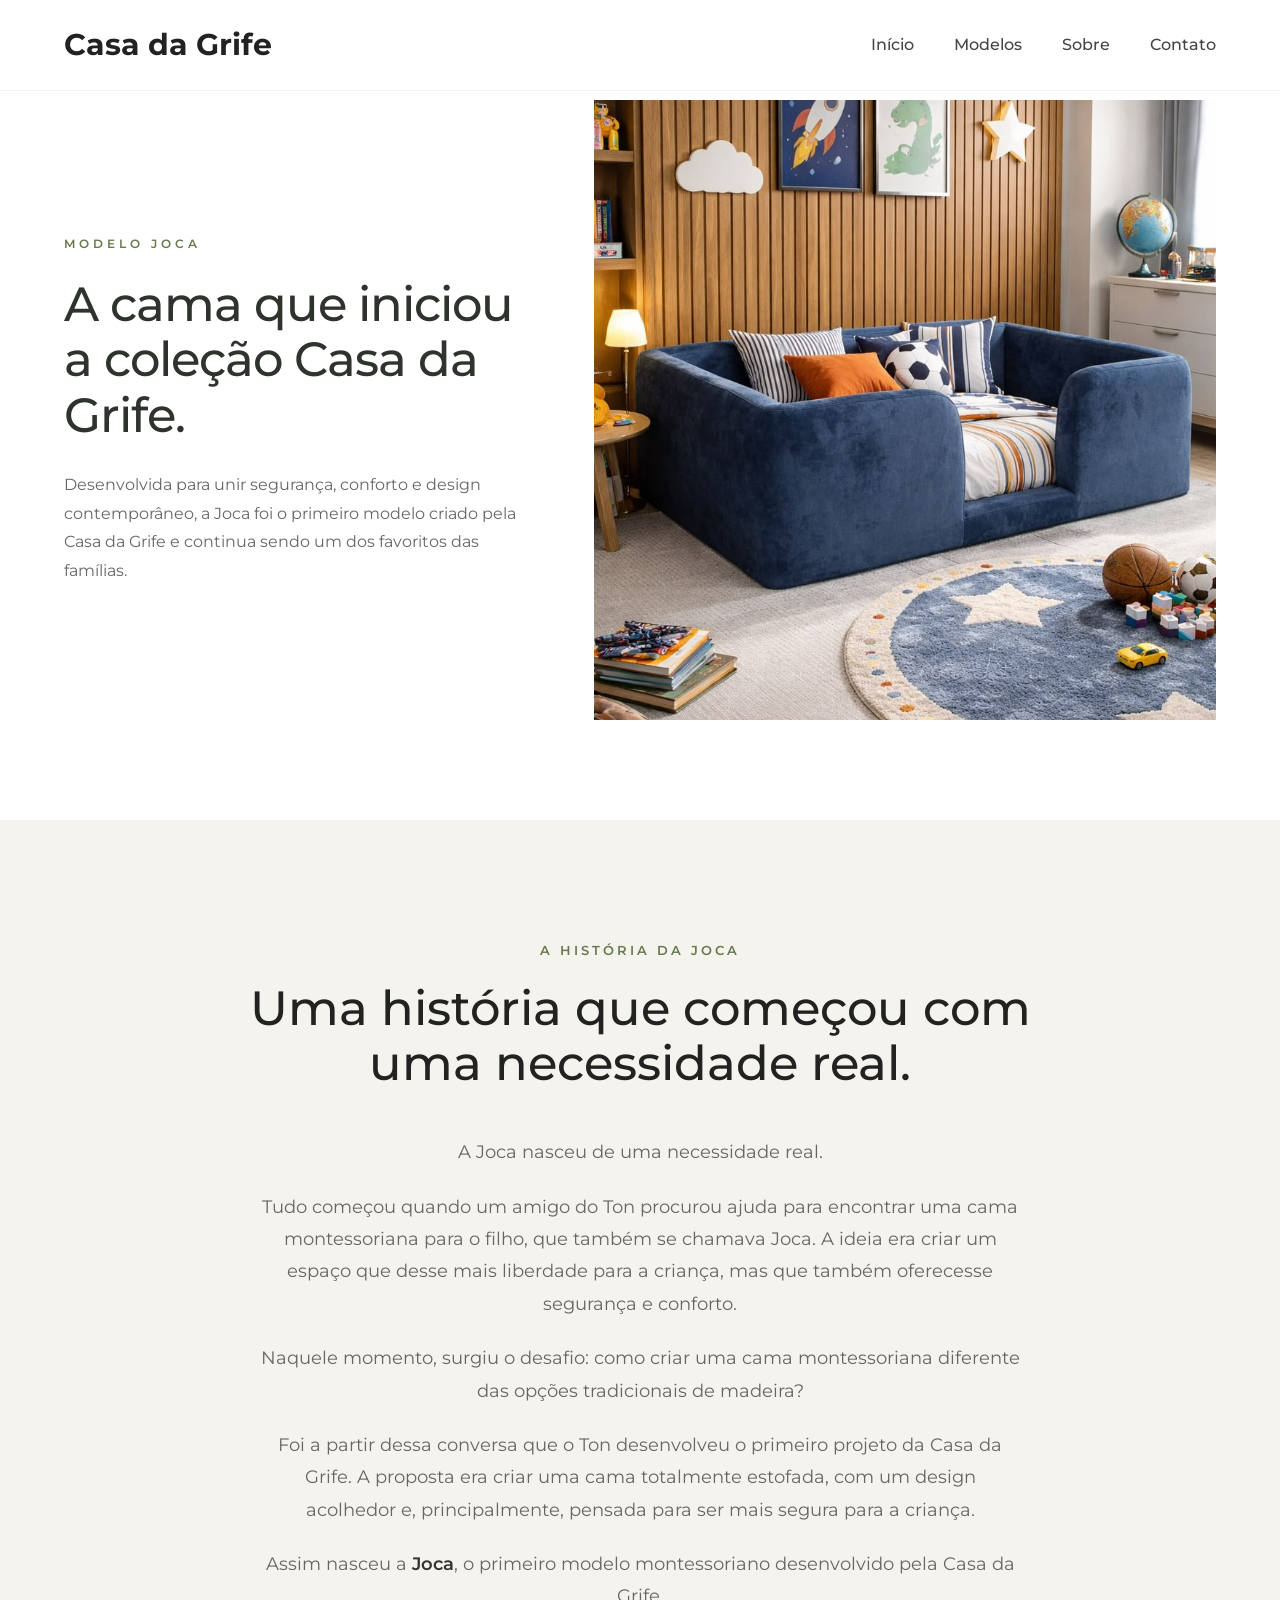
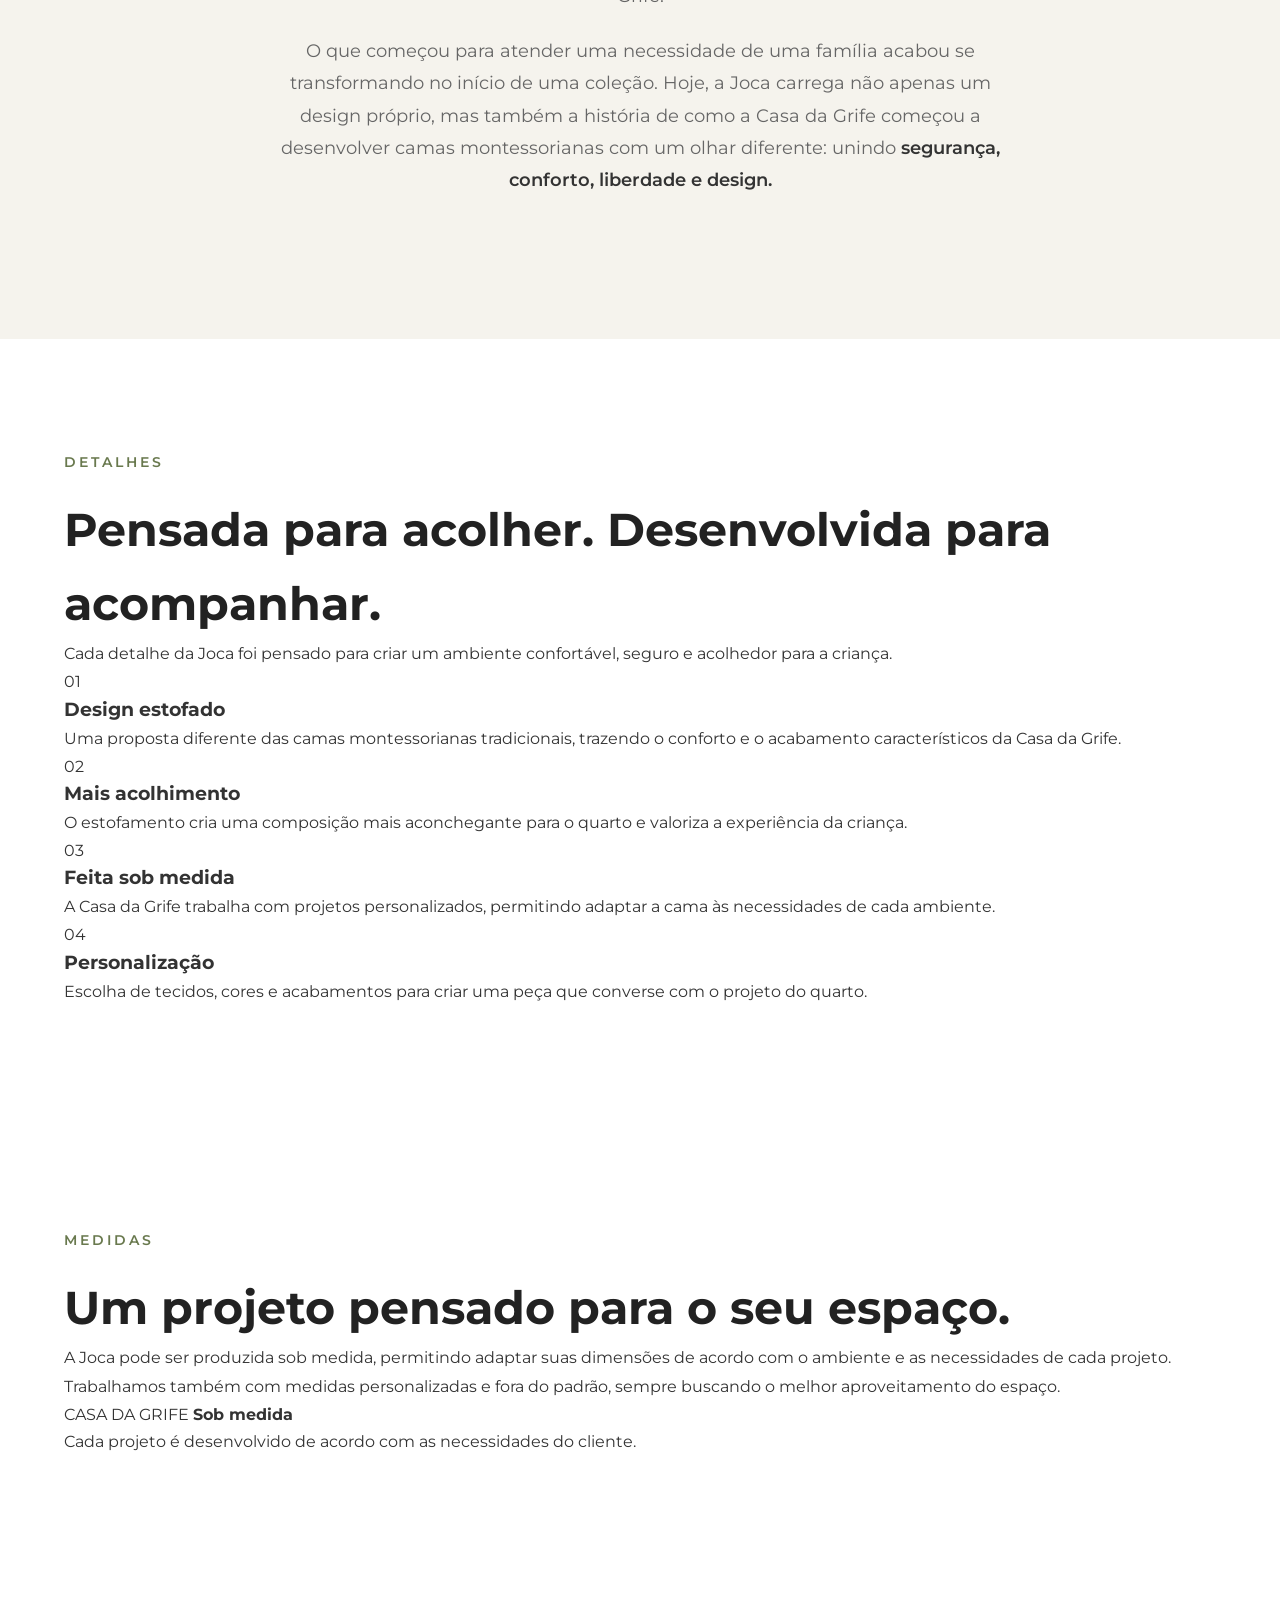
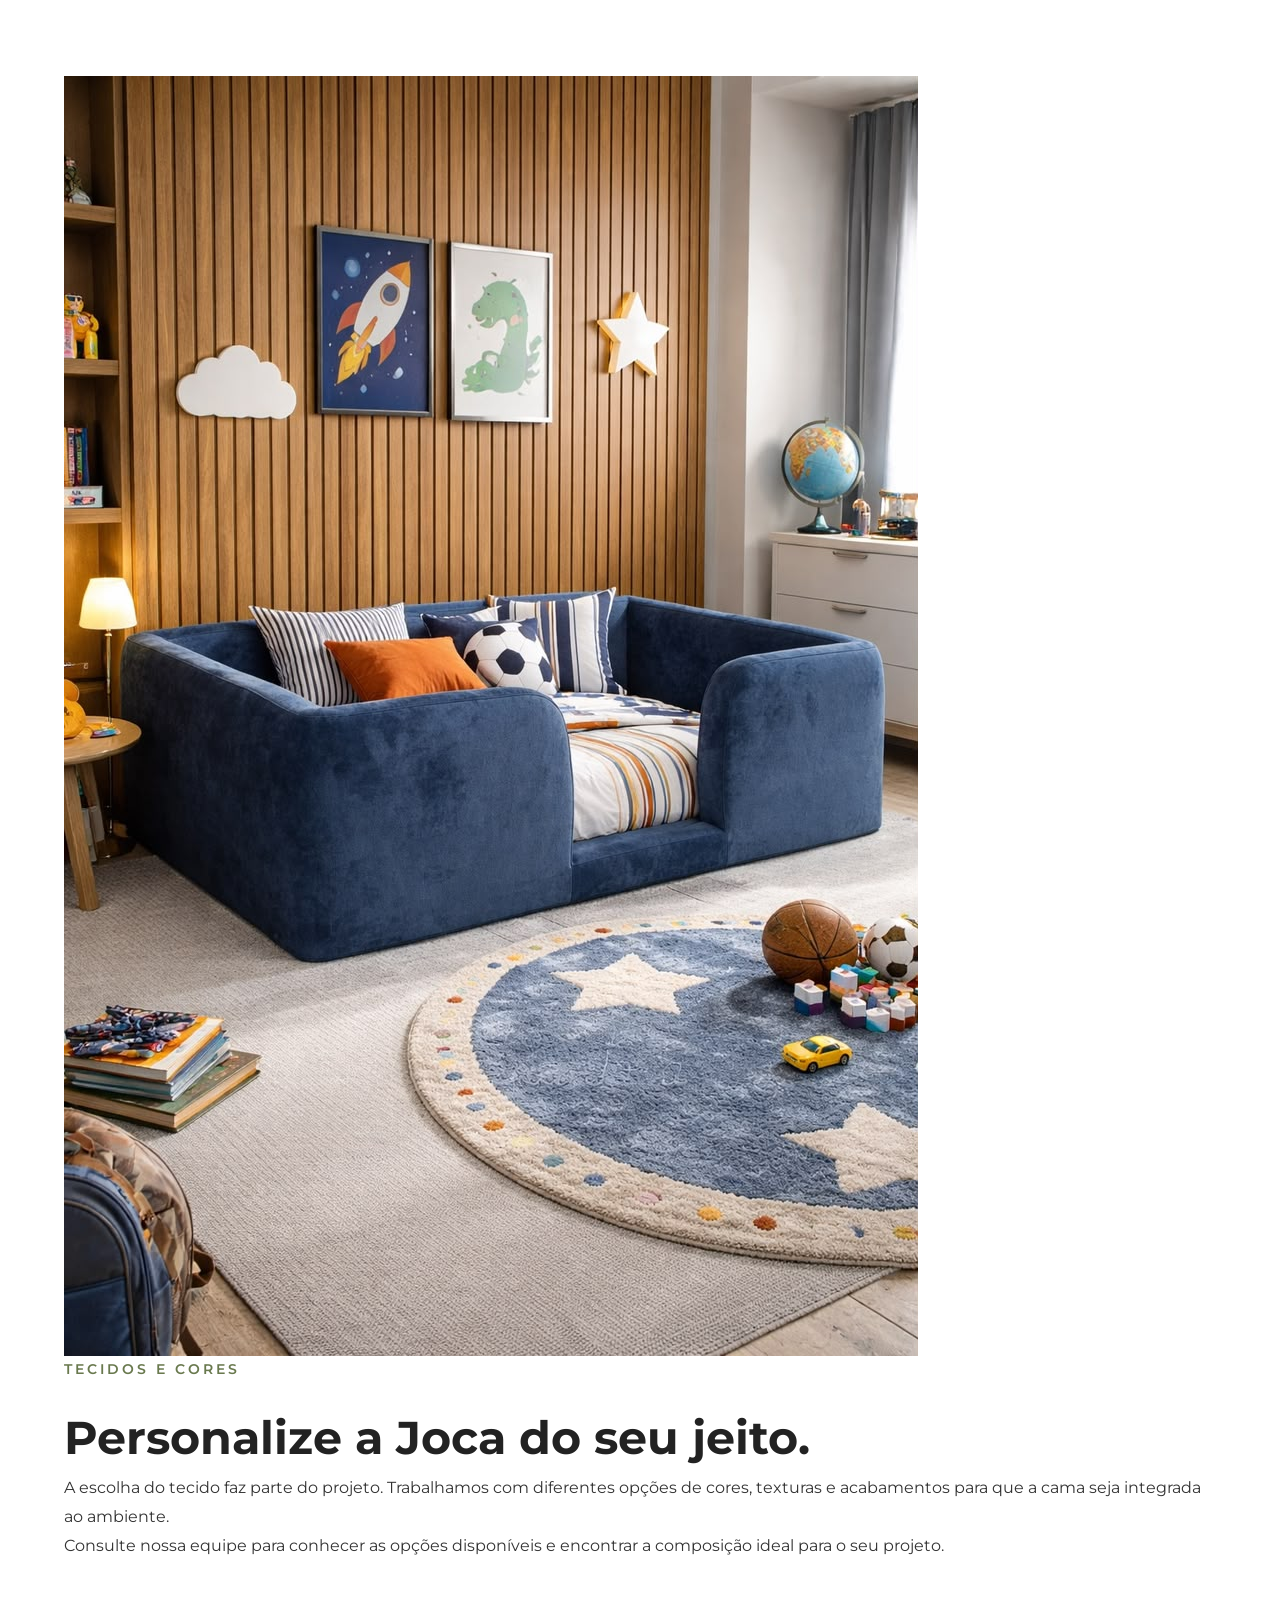
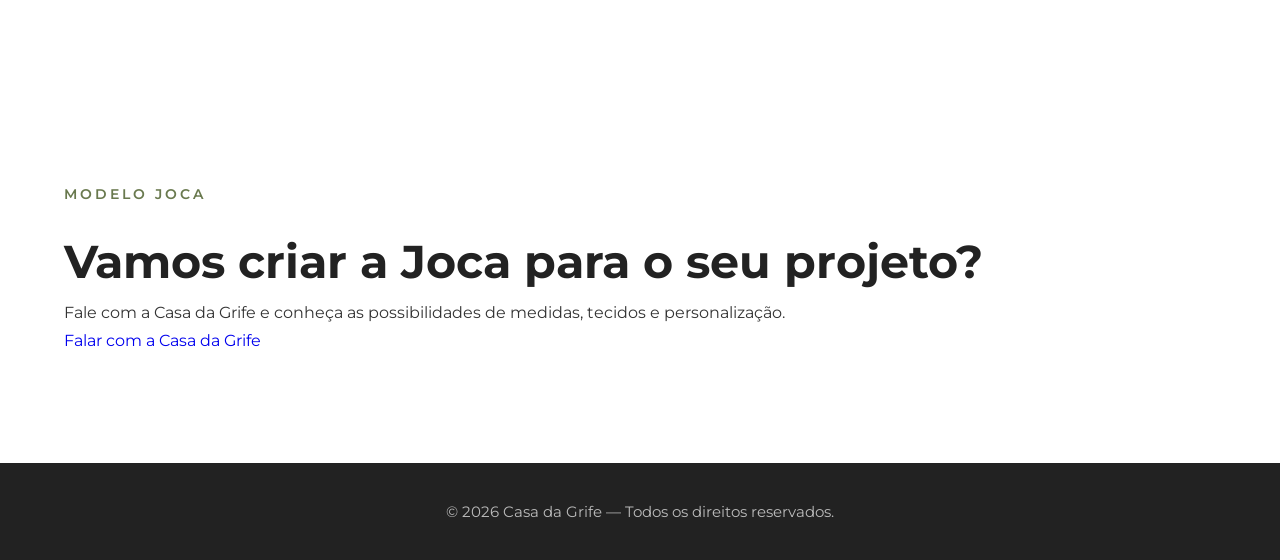
==== commit 2aeeb5d5: "Update Joca page title and content" ====
--- a/joca.html
+++ b/joca.html
@@ -6,15 +6,16 @@
     <meta charset="UTF-8">
     <meta name="viewport" content="width=device-width, initial-scale=1.0">
 
-    <title>Casa da Grife | Camas Sob Medida</title>
+    <title>Joca | Casa da Grife</title>
 
     <meta name="description"
-        content="Camas montessorianas, camas estofadas, cabeceiras e móveis sob medida. Há mais de 18 anos transformando quartos em ambientes exclusivos.">
+        content="Cama Joca, modelo montessoriano desenvolvido pela Casa da Grife. Design, segurança e conforto sob medida.">
 
     <link rel="preconnect" href="https://fonts.googleapis.com">
     <link rel="preconnect" href="https://fonts.gstatic.com" crossorigin>
 
-    <link href="https://fonts.googleapis.com/css2?family=Montserrat:wght@300;400;500;600;700&display=swap" rel="stylesheet">
+    <link href="https://fonts.googleapis.com/css2?family=Montserrat:wght@300;400;500;600;700&display=swap"
+        rel="stylesheet">
 
     <link rel="stylesheet" href="style.css">
 
@@ -22,19 +23,20 @@
 
 <body>
 
+
 <header>
 
     <div class="container header-container">
 
-        <a href="#" class="logo">
+        <a href="index.html" class="logo">
             Casa da Grife
         </a>
 
         <nav>
 
-            <a href="#sobre">Sobre</a>
-            <a href="#diferenciais">Diferenciais</a>
-            <a href="#modelos">Modelos</a>
+            <a href="index.html">Início</a>
+            <a href="index.html#modelos">Modelos</a>
+            <a href="index.html#sobre">Sobre</a>
             <a href="#contato">Contato</a>
 
         </nav>
@@ -47,6 +49,7 @@
 <!-- HERO -->
 
 <section class="hero-modelo">
+
     <div class="container hero-modelo-grid">
 
         <div class="hero-modelo-texto">
@@ -66,14 +69,22 @@
 
         </div>
 
+
         <div class="hero-modelo-imagem">
-            <img src="img/modelos/joca.jpg" alt="Cama Joca">
-        </div>
-
-    </div>
-</section>
-
-    <section class="historia-joca">
+
+            <img src="img/modelos/joca.jpg" alt="Cama Joca Casa da Grife">
+
+        </div>
+
+    </div>
+
+</section>
+
+
+
+<!-- HISTÓRIA -->
+
+<section class="historia-joca">
 
     <div class="container historia-joca-grid">
 
@@ -132,7 +143,214 @@
 
 
 
-
+<!-- DETALHES -->
+
+<section class="detalhes-modelo">
+
+    <div class="container">
+
+        <div class="titulo-secao">
+
+            <span class="subtitulo">DETALHES</span>
+
+            <h2>
+                Pensada para acolher.
+                Desenvolvida para acompanhar.
+            </h2>
+
+            <p>
+                Cada detalhe da Joca foi pensado para criar um ambiente
+                confortável, seguro e acolhedor para a criança.
+            </p>
+
+        </div>
+
+
+        <div class="detalhes-grid">
+
+            <div class="detalhe-item">
+
+                <span>01</span>
+
+                <h3>Design estofado</h3>
+
+                <p>
+                    Uma proposta diferente das camas montessorianas
+                    tradicionais, trazendo o conforto e o acabamento
+                    característicos da Casa da Grife.
+                </p>
+
+            </div>
+
+
+            <div class="detalhe-item">
+
+                <span>02</span>
+
+                <h3>Mais acolhimento</h3>
+
+                <p>
+                    O estofamento cria uma composição mais aconchegante
+                    para o quarto e valoriza a experiência da criança.
+                </p>
+
+            </div>
+
+
+            <div class="detalhe-item">
+
+                <span>03</span>
+
+                <h3>Feita sob medida</h3>
+
+                <p>
+                    A Casa da Grife trabalha com projetos personalizados,
+                    permitindo adaptar a cama às necessidades de cada ambiente.
+                </p>
+
+            </div>
+
+
+            <div class="detalhe-item">
+
+                <span>04</span>
+
+                <h3>Personalização</h3>
+
+                <p>
+                    Escolha de tecidos, cores e acabamentos para criar uma
+                    peça que converse com o projeto do quarto.
+                </p>
+
+            </div>
+
+        </div>
+
+    </div>
+
+</section>
+
+
+
+<!-- MEDIDAS -->
+
+<section class="medidas-modelo">
+
+    <div class="container medidas-grid">
+
+        <div class="medidas-texto">
+
+            <span class="subtitulo">MEDIDAS</span>
+
+            <h2>
+                Um projeto pensado
+                para o seu espaço.
+            </h2>
+
+            <p>
+                A Joca pode ser produzida sob medida, permitindo adaptar
+                suas dimensões de acordo com o ambiente e as necessidades
+                de cada projeto.
+            </p>
+
+            <p>
+                Trabalhamos também com medidas personalizadas e fora do
+                padrão, sempre buscando o melhor aproveitamento do espaço.
+            </p>
+
+        </div>
+
+
+        <div class="medidas-destaque">
+
+            <span>CASA DA GRIFE</span>
+
+            <strong>
+                Sob medida
+            </strong>
+
+            <p>
+                Cada projeto é desenvolvido de acordo com as necessidades
+                do cliente.
+            </p>
+
+        </div>
+
+    </div>
+
+</section>
+
+
+
+<!-- TECIDOS -->
+
+<section class="tecidos-modelo">
+
+    <div class="container tecidos-grid">
+
+        <div class="tecidos-imagem">
+
+            <img src="img/modelos/joca.jpg" alt="Detalhe da cama Joca">
+
+        </div>
+
+
+        <div class="tecidos-texto">
+
+            <span class="subtitulo">TECIDOS E CORES</span>
+
+            <h2>
+                Personalize a Joca
+                do seu jeito.
+            </h2>
+
+            <p>
+                A escolha do tecido faz parte do projeto. Trabalhamos com
+                diferentes opções de cores, texturas e acabamentos para que
+                a cama seja integrada ao ambiente.
+            </p>
+
+            <p>
+                Consulte nossa equipe para conhecer as opções disponíveis
+                e encontrar a composição ideal para o seu projeto.
+            </p>
+
+        </div>
+
+    </div>
+
+</section>
+
+
+
+<!-- CTA FINAL -->
+
+<section class="cta-modelo" id="contato">
+
+    <div class="container">
+
+        <span class="subtitulo">MODELO JOCA</span>
+
+        <h2>
+            Vamos criar a Joca
+            para o seu projeto?
+        </h2>
+
+        <p>
+            Fale com a Casa da Grife e conheça as possibilidades
+            de medidas, tecidos e personalização.
+        </p>
+
+        <a
+            href="https://wa.me/5511999999999?text=Ol%C3%A1!%20Tudo%20bem%3F%20Vim%20pelo%20site%20e%20gostaria%20de%20receber%20mais%20informa%C3%A7%C3%B5es%20sobre%20a%20cama%20Joca."
+            class="btn-whatsapp"
+            target="_blank">
+            Falar com a Casa da Grife
+        </a>
+
+    </div>
+
+</section>
 
 
 
@@ -141,15 +359,14 @@
     <div class="container">
 
         <p>
-
             © 2026 Casa da Grife — Todos os direitos reservados.
-
         </p>
 
     </div>
 
 </footer>
 
+
 <script src="script.js"></script>
 
 </body>
--- a/style.css
+++ b/style.css
@@ -9,7 +9,7 @@
 }
 
 body{
-    font-family:'Poppins',sans-serif;
+    font-family: 'Montserrat', sans-serif;
     color:#333;
     background:#ffffff;
     line-height:1.6;
@@ -742,3 +742,120 @@
     }
 
 }
+
+/* ===========================
+   NOVO HERO - JOCA
+=========================== */
+
+.hero-modelo {
+    padding: 100px 0;
+}
+
+.hero-modelo-grid {
+    display: grid;
+    grid-template-columns: 0.85fr 1.15fr;
+    gap: 70px;
+    align-items: center;
+}
+
+.hero-modelo-texto {
+    max-width: 520px;
+}
+
+.hero-modelo-texto .subtitulo {
+    display: block;
+    font-family: 'Montserrat', sans-serif;
+    font-size: 12px;
+    font-weight: 600;
+    letter-spacing: 4px;
+    color: #69794e;
+    margin-bottom: 24px;
+}
+
+.hero-modelo-texto h1 {
+    font-family: 'Montserrat', sans-serif;
+    font-size: 48px;
+    line-height: 1.15;
+    font-weight: 500;
+    letter-spacing: -1px;
+    color: #2f332d;
+    margin: 0 0 28px;
+}
+
+.hero-modelo-texto p {
+    font-family: 'Montserrat', sans-serif;
+    font-size: 16px;
+    line-height: 1.8;
+    font-weight: 400;
+    color: #666;
+    margin: 0;
+}
+
+.hero-modelo-imagem {
+    width: 100%;
+    height: 620px;
+    overflow: hidden;
+}
+
+.hero-modelo-imagem img {
+    width: 100%;
+    height: 100%;
+    object-fit: cover;
+    object-position: center;
+    display: block;
+    transition: transform 0.6s ease;
+}
+
+.hero-modelo-imagem img:hover {
+    transform: scale(1.02);
+}
+
+
+/* ===========================
+   RESPONSIVO
+=========================== */
+
+@media (max-width: 900px) {
+
+    .hero-modelo {
+        padding: 80px 0;
+    }
+
+    .hero-modelo-grid {
+        grid-template-columns: 1fr;
+        gap: 45px;
+    }
+
+    .hero-modelo-texto {
+        max-width: 650px;
+    }
+
+    .hero-modelo-texto h1 {
+        font-size: 40px;
+    }
+
+    .hero-modelo-imagem {
+        height: 500px;
+    }
+
+}
+
+@media (max-width: 600px) {
+
+    .hero-modelo {
+        padding: 60px 0;
+    }
+
+    .hero-modelo-texto h1 {
+        font-size: 34px;
+    }
+
+    .hero-modelo-texto p {
+        font-size: 15px;
+    }
+
+    .hero-modelo-imagem {
+        height: 420px;
+    }
+
+}
